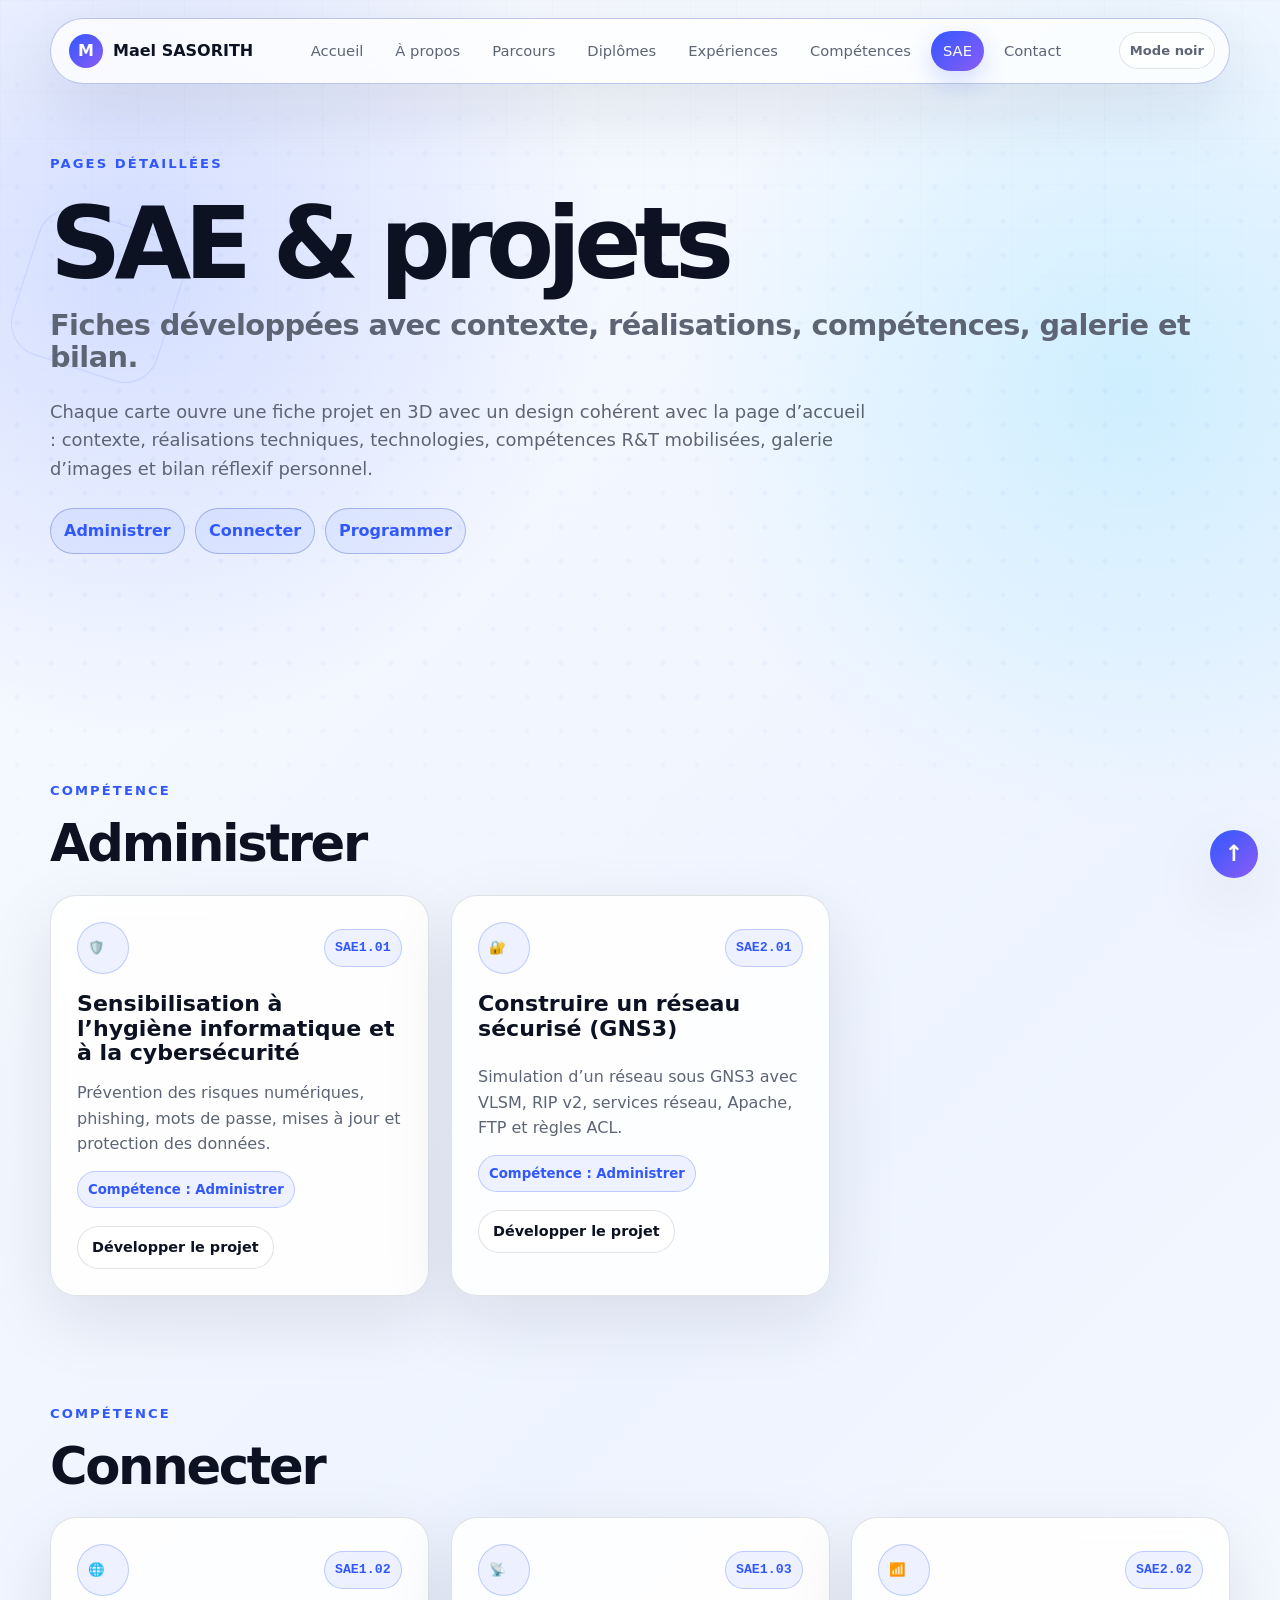
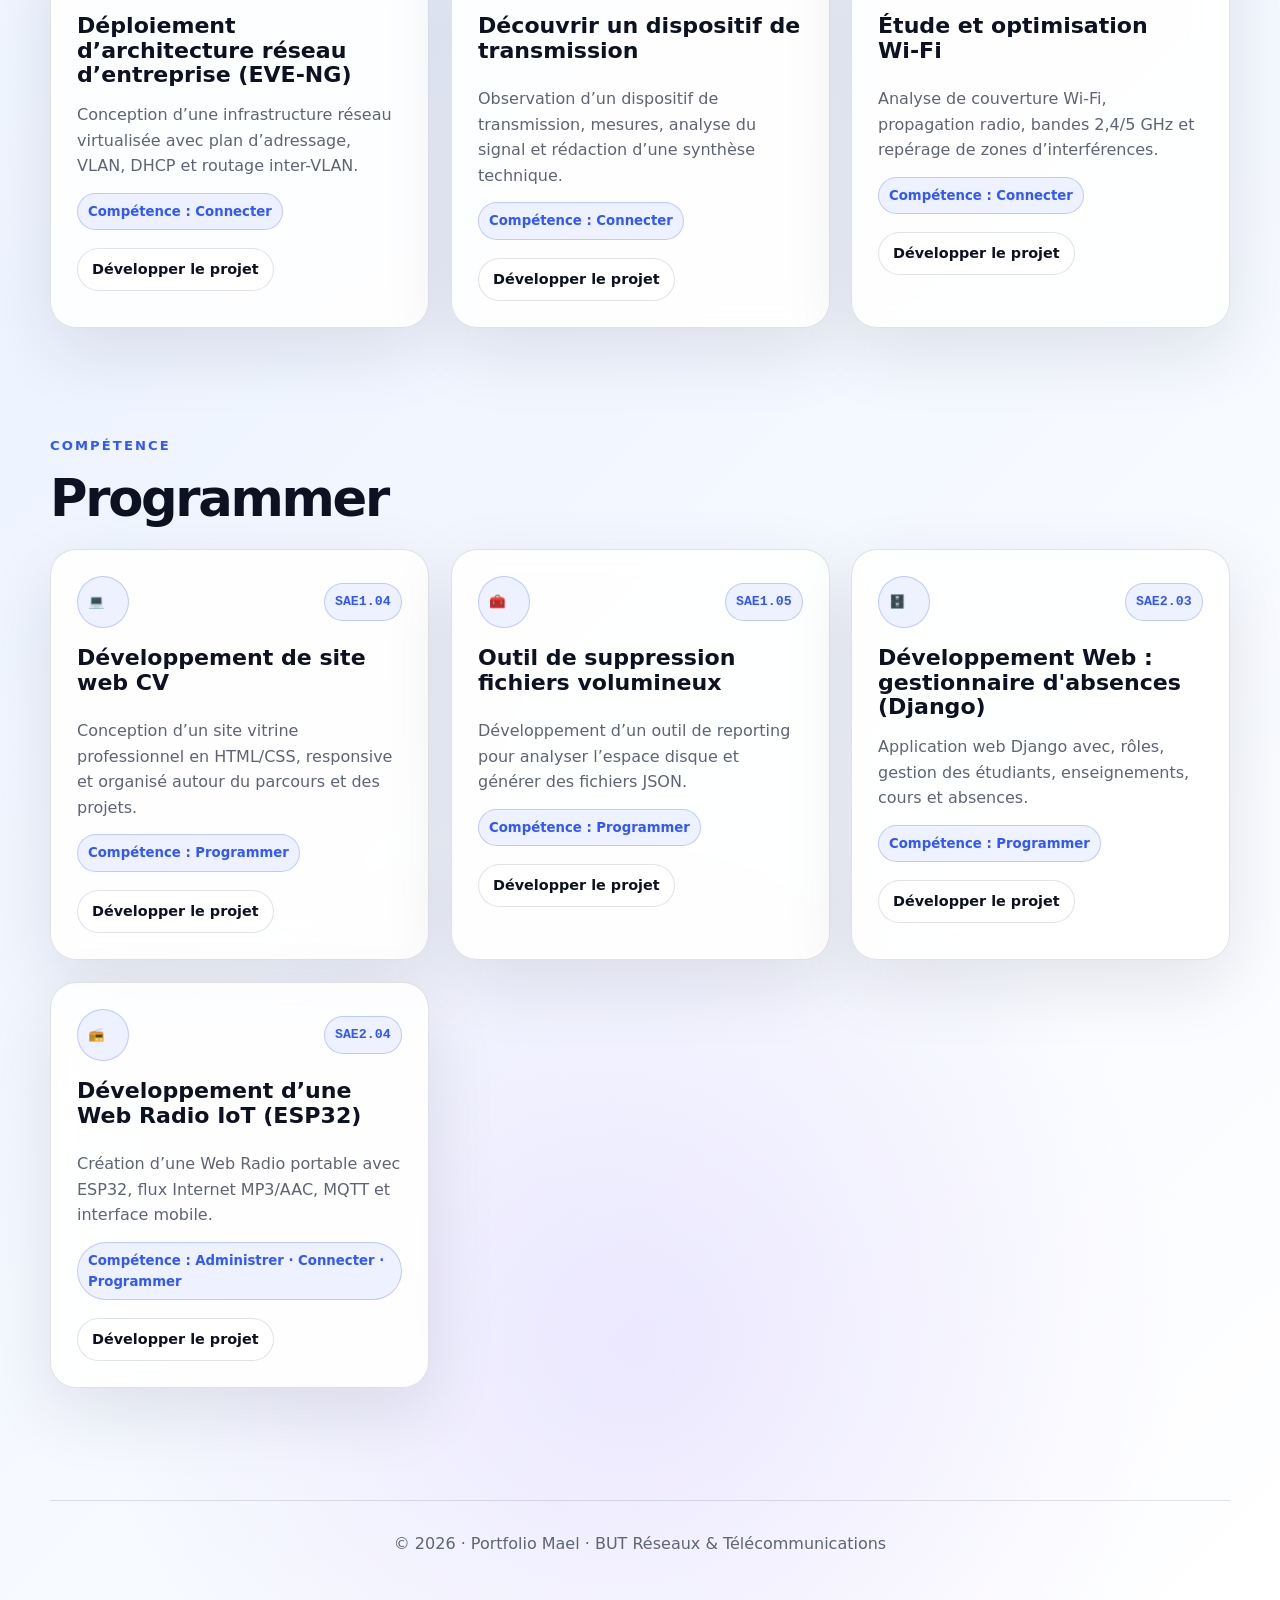
==== projets.html @ 529d4e62 "Add files via upload" ====
<!DOCTYPE html>
<html lang="fr">
<head>
  <meta charset="UTF-8" />
  <meta name="viewport" content="width=device-width, initial-scale=1.0" />
  <title>Projets SAE | Portfolio Mael</title>
  <meta name="description" content="Pages détaillées des SAE et projets de Mael avec galeries, compétences et bilans réflexifs." />
  <meta name="author" content="Mael SASORITH" />
  <meta name="theme-color" content="#3158ff" />
  <meta property="og:type" content="website" />
  <meta property="og:locale" content="fr_FR" />
  <meta property="og:site_name" content="Portfolio Mael SASORITH" />
  <meta property="og:title" content="Projets SAE | Portfolio Mael" />
  <meta property="og:description" content="Pages détaillées des SAE et projets de Mael avec galeries, compétences et bilans réflexifs." />
  <link rel="stylesheet" href="style.css" />
</head>
<body id="top">
  <input type="checkbox" id="theme-toggle" />
  <input type="checkbox" id="nav-toggle" />
  <a href="#contenu" class="skip-link">Aller au contenu principal</a>
  <div class="portfolio-loader" aria-hidden="true">
    <div class="loader-card">
      <div class="loader-logo">M</div>
      <p>Chargement du portfolio</p>
      <div class="loader-bar"><span></span></div>
    </div>
  </div>

  <header class="navbar">
    <a href="index.html#top" class="logo" aria-label="Retour à l'accueil"><span>M</span> Mael SASORITH</a>

    <label for="nav-toggle" class="nav-button" aria-label="Ouvrir ou fermer le menu" role="button" tabindex="0">
      <span></span><span></span><span></span>
    </label>

    <nav class="menu" aria-label="Navigation principale">
      <a href="index.html#accueil">Accueil</a>
      <a href="index.html#apropos">À propos</a>
      <a href="parcours.html">Parcours</a>
      <a href="diplomes.html">Diplômes</a>
      <a href="experiences.html">Expériences</a>
      <a href="index.html#competences">Compétences</a>
      <a href="projets.html" class="menu-page" aria-current="page">SAE</a>
      <a href="index.html#contact">Contact</a>
    </nav>
    <div class="top-actions">
      <label for="theme-toggle" class="theme-button">
        <span class="light-label">Mode noir</span>
        <span class="dark-label">Mode blanc</span>
      </label>
    </div>
  </header>

  <main id="contenu">
    <section class="section page-hero">
      <div class="hero-content reveal">
        <p class="eyebrow">Pages détaillées</p>
        <h1>SAE & projets <span>Fiches développées avec contexte, réalisations, compétences, galerie et bilan.</span></h1>
        <p class="hero-text">Chaque carte ouvre une fiche projet en 3D avec un design cohérent avec la page d’accueil : contexte, réalisations techniques, technologies, compétences R&T mobilisées, galerie d’images et bilan réflexif personnel.</p>
        <div class="page-nav-mini">
          <a href="#administrer">Administrer</a><a href="#connecter">Connecter</a><a href="#programmer">Programmer</a>
        </div>
      </div>
    </section>

    <section id="liste-projets" class="section page-section-gap project-catalog">
      <section id="administrer" class="project-family">
        <div class="section-title compact-title">
          <p class="eyebrow">Compétence</p>
          <h2>Administrer</h2>
        </div>
        <div class="cards project-cards">
        <article class="card project-card project-case-card reveal">
          <div class="case-card-top"><span class="case-card-icon">🛡️</span><span class="case-code">SAE1.01</span></div>
          <h3>Sensibilisation à l’hygiène informatique et à la cybersécurité</h3>
          <p>Prévention des risques numériques, phishing, mots de passe, mises à jour et protection des données.</p>
          <span>Compétence : Administrer</span>
          <a href="#sae101" class="btn btn-small">Développer le projet</a>
        </article>
        <article class="card project-card project-case-card reveal">
          <div class="case-card-top"><span class="case-card-icon">🔐</span><span class="case-code">SAE2.01</span></div>
          <h3>Construire un réseau sécurisé (GNS3)</h3>
          <p>Simulation d’un réseau sous GNS3 avec VLSM, RIP v2, services réseau, Apache, FTP et règles ACL.</p>
          <span>Compétence : Administrer</span>
          <a href="#sae201" class="btn btn-small">Développer le projet</a>
        </article>
        </div>
      </section>
      <section id="connecter" class="project-family">
        <div class="section-title compact-title">
          <p class="eyebrow">Compétence</p>
          <h2>Connecter</h2>
        </div>
        <div class="cards project-cards">
        <article class="card project-card project-case-card reveal">
          <div class="case-card-top"><span class="case-card-icon">🌐</span><span class="case-code">SAE1.02</span></div>
          <h3>Déploiement d’architecture réseau d’entreprise (EVE-NG)</h3>
          <p>Conception d’une infrastructure réseau virtualisée avec plan d’adressage, VLAN, DHCP et routage inter-VLAN.</p>
          <span>Compétence : Connecter</span>
          <a href="#sae102" class="btn btn-small">Développer le projet</a>
        </article>
        <article class="card project-card project-case-card reveal">
          <div class="case-card-top"><span class="case-card-icon">📡</span><span class="case-code">SAE1.03</span></div>
          <h3>Découvrir un dispositif de transmission</h3>
          <p>Observation d’un dispositif de transmission, mesures, analyse du signal et rédaction d’une synthèse technique.</p>
          <span>Compétence : Connecter</span>
          <a href="#sae103" class="btn btn-small">Développer le projet</a>
        </article>
        <article class="card project-card project-case-card reveal">
          <div class="case-card-top"><span class="case-card-icon">📶</span><span class="case-code">SAE2.02</span></div>
          <h3>Étude et optimisation Wi‑Fi</h3>
          <p>Analyse de couverture Wi‑Fi, propagation radio, bandes 2,4/5 GHz et repérage de zones d’interférences.</p>
          <span>Compétence : Connecter</span>
          <a href="#sae202" class="btn btn-small">Développer le projet</a>
        </article>
        </div>
      </section>
      <section id="programmer" class="project-family">
        <div class="section-title compact-title">
          <p class="eyebrow">Compétence</p>
          <h2>Programmer</h2>
        </div>
        <div class="cards project-cards">
        <article class="card project-card project-case-card reveal">
          <div class="case-card-top"><span class="case-card-icon">💻</span><span class="case-code">SAE1.04</span></div>
          <h3>Développement de site web CV</h3>
          <p>Conception d’un site vitrine professionnel en HTML/CSS, responsive et organisé autour du parcours et des projets.</p>
          <span>Compétence : Programmer</span>
          <a href="#sae104" class="btn btn-small">Développer le projet</a>
        </article>
        <article class="card project-card project-case-card reveal">
          <div class="case-card-top"><span class="case-card-icon">🧰</span><span class="case-code">SAE1.05</span></div>
          <h3>Outil de suppression fichiers volumineux</h3>
          <p>Développement d’un outil de reporting pour analyser l’espace disque et générer des fichiers JSON.</p>
          <span>Compétence : Programmer</span>
          <a href="#sae105" class="btn btn-small">Développer le projet</a>
        </article>
        <article class="card project-card project-case-card reveal">
          <div class="case-card-top"><span class="case-card-icon">🗄️</span><span class="case-code">SAE2.03</span></div>
          <h3>Développement Web : gestionnaire d'absences (Django)</h3>
          <p>Application web Django avec, rôles, gestion des étudiants, enseignements, cours et absences.</p>
          <span>Compétence : Programmer</span>
          <a href="#sae203" class="btn btn-small">Développer le projet</a>
        </article>
        <article class="card project-card project-case-card reveal">
          <div class="case-card-top"><span class="case-card-icon">📻</span><span class="case-code">SAE2.04</span></div>
          <h3>Développement d’une Web Radio IoT (ESP32)</h3>
          <p>Création d’une Web Radio portable avec ESP32, flux Internet MP3/AAC, MQTT et interface mobile.</p>
          <span>Compétence : Administrer · Connecter · Programmer</span>
          <a href="#sae204" class="btn btn-small">Développer le projet</a>
        </article>
        </div>
      </section>
    </section>

    <aside id="sae101" class="project-modal case-modal" aria-labelledby="title-sae101">
      <a href="#liste-projets" class="modal-backdrop" aria-label="Fermer le projet"></a>
      <article class="modal-panel case-panel">
        <header class="modal-header case-header">
          <div class="modal-icon">🛡️</div>
          <div>
            <h2 id="title-sae101">Sensibilisation à l’hygiène informatique et à la cybersécurité</h2>
            <p>2025/2026 · Individuel · S1 · SAE1.01</p>
          </div>
          <a href="#liste-projets" class="modal-close" aria-label="Fermer">×</a>
        </header>
        <div class="modal-body case-body">
          <section class="modal-section">
            <h3>🧠 Contexte</h3>
            <p>Projet de sensibilisation aux risques numériques et aux bonnes pratiques de sécurité. L’objectif est de rendre des notions techniques compréhensibles pour un public non spécialiste.</p>
          </section>
          <section class="modal-section">
            <h3>🛠 Réalisations techniques</h3>
            <p>Analyse de situations à risque, création d’un support clair, synthèse sur les mots de passe, le phishing, les mises à jour, la sauvegarde, la confidentialité et les comportements utilisateurs.</p>
          </section>
          <section class="modal-section">
            <h3>⚙ Technologies</h3>
            <div class="tags">
              <span>Cybersécurité</span>
              <span>Phishing</span>
              <span>Mots de passe</span>
              <span>RGPD</span>
              <span>Documentation</span>
            </div>
          </section>
          <section class="modal-section">
            <h3>🎓 Compétences R&T mobilisées</h3>
            <ul>
              <li>AC11.01 — Maîtriser les lois fondamentales de l’électricité afin d’intervenir sur des équipements réseaux et télécoms.</li>
              <li>AC11.03 — Configurer les fonctions de base du réseau local.</li>
              <li>AC13.06 — S’intégrer dans un environnement propice au développement et au travail collaboratif.</li>
            </ul>
          </section>
          <section class="modal-section">
            <h3>💡 Bilan réflexif personnel</h3>
            <p>“Ce projet m’a appris à vulgariser les bons réflexes de sécurité et à structurer un message clair. J’ai compris que la cybersécurité dépend autant des usages que des outils techniques.”</p>
          </section>
        </div>
      </article>
    </aside>
    <aside id="sae102" class="project-modal case-modal" aria-labelledby="title-sae102">
      <a href="#liste-projets" class="modal-backdrop" aria-label="Fermer le projet"></a>
      <article class="modal-panel case-panel">
        <header class="modal-header case-header">
          <div class="modal-icon">🌐</div>
          <div>
            <h2 id="title-sae102">Déploiement d’architecture réseau d’entreprise (EVE-NG)</h2>
            <p>Individuel · S1 · SAE1.02</p>
          </div>
          <a href="#liste-projets" class="modal-close" aria-label="Fermer">×</a>
        </header>
        <div class="modal-body case-body">
          <section class="modal-section">
            <h3>🧠 Contexte</h3>
            <p>Ce projet avait pour objectif de concevoir une infrastructure réseau d’entreprise complète à l’aide du simulateur EVE-NG. Il m’a permis de mettre en pratique les bases essentielles d’un réseau professionnel, notamment l’organisation de l’architecture, la segmentation logique du réseau et la gestion de l’attribution des adresses IP.</p>
          </section>
          <section class="modal-section">
            <h3>🛠 Réalisations techniques</h3>
            <p>J’ai conçu une architecture réseau virtualisée en élaborant un plan d’adressage adapté aux besoins de l’infrastructure. Le trafic a été segmenté à l’aide de VLAN afin de séparer les différents services de manière claire et sécurisée. J’ai également configuré le protocole VTP, mis en place le routage inter-VLAN et déployé des services réseau essentiels comme le DHCP. Enfin, les équipements actifs ont été configurés et vérifiés afin d’assurer le bon fonctionnement global de l’infrastructure.</p>
          </section>
          <section class="modal-section">
            <h3>⚙ Technologies</h3>
            <div class="tags">
              <span>EVE-NG</span>
              <span>VLAN</span>
              <span>VTP</span>
              <span>DHCP</span>
              <span>Routage inter-VLAN</span>
              <span>Cisco</span>
            </div>
          </section>
          <section class="modal-section">
            <h3>🎓 Compétences R&T mobilisées</h3>
            <ul>
              <li>AC11.02 — Comprendre l’architecture et les fondements des systèmes numériques, des communications et de l’Internet.</li>
              <li>AC11.03 — Configurer les fonctions de base du réseau local.</li>
              <li>AC11.04 — Maîtriser les rôles et principes fondamentaux des systèmes d’exploitation afin d’interagir avec ceux-ci pour la configuration et l’administration des réseaux.</li>
            </ul>
          </section>
          <section class="modal-section">
            <h3>🖼 Galerie</h3>
            <div class="case-gallery">
              <figure class="case-shot">
                <img src="assets/projets/sae102-eve-ng.png" alt="Capture du projet sae102 numéro 1" loading="lazy" />
              </figure>
            </div>
          </section>
          <section class="modal-section">
            <h3>💡 Bilan réflexif personnel</h3>
            <p>“Ce projet m’a permis de comprendre qu’un plan d’adressage clair et bien structuré est indispensable avant de commencer la configuration d’un réseau. J’ai également rencontré des difficultés avec le protocole VTP, ce qui m’a appris à mieux diagnostiquer ce type d’erreur. Depuis cette expérience, je prends davantage le temps de documenter mes configurations afin de travailler de manière plus organisée et plus efficace.”</p>
          </section>
        </div>
      </article>
    </aside>
    <aside id="sae103" class="project-modal case-modal" aria-labelledby="title-sae103">
      <a href="#liste-projets" class="modal-backdrop" aria-label="Fermer le projet"></a>
      <article class="modal-panel case-panel">
        <header class="modal-header case-header">
          <div class="modal-icon">📡</div>
          <div>
            <h2 id="title-sae103">Découvrir un dispositif de transmission</h2>
            <p>Binôme · S1 · SAE1.03</p>
          </div>
          <a href="#liste-projets" class="modal-close" aria-label="Fermer">×</a>
        </header>
        <div class="modal-body case-body">
          <section class="modal-section">
            <h3>🧠 Contexte</h3>
            <p>Découverte pratique d’un dispositif permettant de transmettre une information. L’objectif est de relier les notions de cours avec l’observation et les mesures effectuées sur un système réel.</p>
          </section>
          <section class="modal-section">
            <h3>🛠 Réalisations techniques</h3>
            <p>Observation du montage, relevés de mesures, analyse du principe de transmission, comparaison des résultats et rédaction d’une synthèse expliquant le fonctionnement du dispositif.</p>
          </section>
          <section class="modal-section">
            <h3>⚙ Technologies</h3>
            <div class="tags">
              <span>Transmission</span>
              <span>Signal</span>
              <span>Mesures</span>
              <span>Analyse</span>
              <span>Synthèse technique</span>
            </div>
          </section>
          <section class="modal-section">
            <h3>🎓 Compétences R&T mobilisées</h3>
            <ul>
              <li>AC12.01 — Mesurer, analyser et commenter les signaux.</li>
              <li>AC12.03 — Déployer des supports de transmission.</li>
              <li>AC13.02 — Lire, exécuter, corriger et modifier un programme.</li>
            </ul>
          </section>
          <section class="modal-section">
            <h3>💡 Bilan réflexif personnel</h3>
            <p>“Ce travail m’a permis de mieux comprendre le lien entre la théorie, les mesures et le comportement réel d’un dispositif. J’ai appris à être plus précis dans mes observations et dans la rédaction technique.”</p>
          </section>
        </div>
      </article>
    </aside>
    <aside id="sae104" class="project-modal case-modal" aria-labelledby="title-sae104">
      <a href="#liste-projets" class="modal-backdrop" aria-label="Fermer le projet"></a>
      <article class="modal-panel case-panel">
        <header class="modal-header case-header">
          <div class="modal-icon">💻</div>
          <div>
            <h2 id="title-sae104">Développement de site web CV</h2>
            <p>Individuel · 11 h · S1/S2 · SAE1.04</p>
          </div>
          <a href="#liste-projets" class="modal-close" aria-label="Fermer">×</a>
        </header>
        <div class="modal-body case-body">
          <section class="modal-section">
            <h3>🧠 Contexte</h3>
            <p>Conception d’une vitrine numérique professionnelle pour mettre en valeur mon parcours. L’objectif principal était de maîtriser de bout en bout le processus de création.</p>
          </section>
          <section class="modal-section">
            <h3>🛠 Réalisations techniques</h3>
            <p>Conception de l’architecture, maquettage et codage d’un site web personnel faisant office de CV en ligne. Utilisation des standards HTML5 et CSS3, structuration sémantique et adaptation responsive pour ordinateur et mobile.</p>
          </section>
          <section class="modal-section">
            <h3>⚙ Technologies</h3>
            <div class="tags">
              <span>HTML</span>
              <span>CSS</span>
            </div>
          </section>
          <section class="modal-section">
            <h3>🎓 Compétences R&T mobilisées</h3>
            <ul>
              <li>AC13.04 — Connaître l’architecture et les technologies d’un site Web.</li>
              <li>AC13.01 — Utiliser un système informatique et ses outils.</li>
              <li>AC13.02 — Lire, exécuter, corriger et modifier un programme.</li>
              <li>AC13.05 — Choisir les mécanismes de gestion de données adaptés au développement de l’outil et argumenter ses choix.</li>
            </ul>
          </section>
          <section class="modal-section">
            <h3>💡 Bilan réflexif personnel</h3>
            <p>“Développer ce site de zéro m’a permis de comprendre que la qualité du code HTML/CSS n’est qu’une partie du travail. Le design, l’expérience utilisateur et l’organisation du contenu sont aussi essentiels.”</p>
          </section>
          <section class="modal-section case-actions">
              <a href="https://github.com/MaelS06" class="case-link" target="_blank" rel="noopener noreferrer">GitHub</a>
          </section>
        </div>
      </article>
    </aside>
    <aside id="sae105" class="project-modal case-modal" aria-labelledby="title-sae105">
      <a href="#liste-projets" class="modal-backdrop" aria-label="Fermer le projet"></a>
      <article class="modal-panel case-panel">
        <header class="modal-header case-header">
          <div class="modal-icon">🧰</div>
          <div>
            <h2 id="title-sae105">Outil de suppression fichiers volumineux</h2>
            <p>Binôme · 14 h · S1 · SAE1.05</p>
          </div>
          <a href="#liste-projets" class="modal-close" aria-label="Fermer">×</a>
        </header>
        <div class="modal-body case-body">
          <section class="modal-section">
            <h3>🧠 Contexte</h3>
            <p>Ce projet consistait à développer un outil de reporting destiné aux administrateurs système, permettant d’identifier rapidement les fichiers volumineux présents sur un disque dur. L’objectif était de faciliter la libération d’espace de stockage de manière ciblée, efficace et sécurisée.</p>
          </section>
          <section class="modal-section">
            <h3>🛠 Réalisations techniques</h3>
            <p> J’ai développé un outil de reporting multiplateforme complet. Le backend a été conçu en Python avec l’utilisation de pathlib pour parcourir les arborescences de fichiers et générer des rapports au format JSON. J’ai également créé une interface graphique ergonomique avec PyQt5, puis intégré des scripts PowerShell afin d’automatiser certaines actions de nettoyage ciblé.</p>
          </section>
          <section class="modal-section">
            <h3>⚙ Technologies</h3>
            <div class="tags">
              <span>Python</span>
              <span>PowerShell</span>
              <span>JSON</span>
              <span>Pathlib</span>
            </div>
          </section>
          <section class="modal-section">
            <h3>🎓 Compétences R&T mobilisées</h3>
            <ul>
              <li>AC13.01 — Utiliser un système informatique et ses outils.</li>
              <li>AC13.02 — Lire, exécuter, corriger et modifier un programme.</li>
              <li>AC13.03 — Traduire un algorithme dans un langage et pour un environnement donné.</li>
              <li>AC13.06 — S’intégrer dans un environnement propice au développement et au travail collaboratif.</li>
            </ul>
          </section>
          <section class="modal-section">
            <h3>💡 Bilan réflexif personnel</h3>
            <p>“Le travail en binôme sur ce projet m’a appris l’importance de la coordination lors de l’intégration de différentes briques : Python, interface graphique et scripts système. J’ai aussi pris conscience des enjeux de compatibilité entre les chemins de fichiers selon les systèmes.”</p>
          </section>
          <section class="modal-section case-actions">
              <a href="https://github.com/MaelS06" class="case-link" target="_blank" rel="noopener noreferrer">GitHub</a>
              <a href="https://www.linkedin.com/in/mael-sasorith-671611389/" class="case-link" target="_blank" rel="noopener noreferrer">LinkedIn</a>
          </section>
        </div>
      </article>
    </aside>
    <aside id="sae201" class="project-modal case-modal" aria-labelledby="title-sae201">
      <a href="#liste-projets" class="modal-backdrop" aria-label="Fermer le projet"></a>
      <article class="modal-panel case-panel">
        <header class="modal-header case-header">
          <div class="modal-icon">🔐</div>
          <div>
            <h2 id="title-sae201">Construire un réseau sécurisé (GNS3)</h2>
            <p>Individuel · 14 h · S2 · SAE21</p>
          </div>
          <a href="#liste-projets" class="modal-close" aria-label="Fermer">×</a>
        </header>
        <div class="modal-body case-body">
          <section class="modal-section">
            <h3>🧠 Contexte</h3>
            <p>Après une première approche des fondamentaux sur EVE-NG, ce projet vise à approfondir la gestion d’infrastructures en intégrant un plan d’adressage complexe, des services serveurs et des règles strictes de cybersécurité.</p>
          </section>
          <section class="modal-section">
            <h3>🛠 Réalisations techniques</h3>
            <p>Simulation d’un réseau sous GNS3, création d’un plan d’adressage IP à masques variables, configuration du routage dynamique RIP v2, mise en place d’équilibrage de charge via spanning-tree, gestion du routage inter-VLAN centralisé, déploiement de services DHCP, FTP et Apache Web, puis sécurisation par port-security et ACL.</p>
          </section>
          <section class="modal-section">
            <h3>⚙ Technologies</h3>
            <div class="tags">
              <span>GNS3</span>
              <span>VLSM</span>
              <span>RIP v2</span>
              <span>ACL</span>
              <span>Port-security</span>
              <span>Apache</span>
              <span>FTP</span>
            </div>
          </section>
          <section class="modal-section">
            <h3>🎓 Compétences R&T mobilisées</h3>
            <ul>
              <li>AC11.03 — Configurer les fonctions de base du réseau local.</li>
              <li>AC11.04 — Maîtriser les rôles et principes fondamentaux des systèmes d’exploitation afin d’interagir avec ceux-ci pour la configuration et l’administration des réseaux.</li>
              <li>AC13.01 — Utiliser un système informatique et ses outils.</li>
            </ul>
          </section>
          <section class="modal-section">
            <h3>🖼 Galerie</h3>
            <div class="case-gallery">
              <figure class="case-shot">
                <img src="assets/projets/sae201-gns3.png" alt="Capture du projet sae201 numéro 1" loading="lazy" />
              </figure>
            </div>
          </section>
          <section class="modal-section">
            <h3>💡 Bilan réflexif personnel</h3>
            <p>“Ce projet m’a permis d’aller plus loin que mes premières infrastructures. J’ai saisi l’importance de la segmentation par VLSM pour optimiser les ressources IP et j’ai mieux compris l’intérêt des ACL et du port-security dans la sécurité périmétrique.”</p>
          </section>
        </div>
      </article>
    </aside>
    <aside id="sae202" class="project-modal case-modal" aria-labelledby="title-sae202">
      <a href="#liste-projets" class="modal-backdrop" aria-label="Fermer le projet"></a>
      <article class="modal-panel case-panel">
        <header class="modal-header case-header">
          <div class="modal-icon">📶</div>
          <div>
            <h2 id="title-sae202">Découvrir un dispositif de transmission</h2>
            <p>Groupe de 4 · 17,5 h · S1 · SAE1.03</p>
          </div>
          <a href="#liste-projets" class="modal-close" aria-label="Fermer">×</a>
        </header>
        <div class="modal-body case-body">
          <section class="modal-section">
            <h3>🧠 Contexte</h3>
            <p>Étude complète d’une infrastructure sans fil existante et optimisation de son déploiement physique et logique, de la pose de câbles jusqu’à l’analyse avancée des signaux radio.</p>
          </section>
          <section class="modal-section">
            <h3>🛠 Réalisations techniques</h3>
            <p>Analyse de la propagation des signaux sur les bandes 2,4 GHz et 5 GHz en environnement Cisco, modélisation de la couverture via des cartes de chaleur, repérage des zones blanches et des interférences, puis installation physique comprenant tirage de câbles RJ45, sertissage et montage de noyaux réseau.</p>
          </section>
          <section class="modal-section">
            <h3>⚙ Technologies</h3>
            <div class="tags">
              <span>Wi‑Fi Cisco</span>
              <span>2,4 GHz / 5 GHz</span>
              <span>Heatmaps</span>
              <span>Câblage RJ45</span>
              <span>Analyseur de spectre</span>
            </div>
          </section>
          <section class="modal-section">
            <h3>🎓 Compétences R&T mobilisées</h3>
            <ul>
              <li>AC12.01 — Mesurer, analyser et commenter les signaux.</li>
              <li>AC12.03 — Déployer des supports de transmission.</li>
              <li>AC11.01 — Maîtriser les lois fondamentales de l’électricité afin d’intervenir sur des équipements réseaux et télécoms.</li>
            </ul>
          </section>
          <section class="modal-section">
            <h3>🖼 Galerie</h3>
            <div class="case-gallery">
              <figure class="case-shot">
                <img src="assets/projets/sae-heat.png" alt="Capture du projet sae202 numéro 1" loading="lazy" />
              </figure>
            </div>
          </section>
          <section class="modal-section">
            <h3>💡 Bilan réflexif personnel</h3>
            <p>“Ce projet m’a confronté à la réalité physique des réseaux, où la modélisation théorique se heurte aux contraintes architecturales. Travailler à quatre m’a appris à mieux répartir l’effort entre déploiement manuel et analyse logicielle.”</p>
          </section>
        </div>
      </article>
    </aside>

    <aside id="sae203" class="project-modal case-modal" aria-labelledby="title-sae203">
      <a href="#liste-projets" class="modal-backdrop" aria-label="Fermer le projet"></a>

      <article class="modal-panel case-panel">
        <header class="modal-header case-header">
          <div class="modal-icon">🗄️</div>
          <div>
            <h2 id="title-sae203">Développement web : gestionnaire d'absences avec Django</h2>
            <p>Groupe · 26 h · Semestre 2 · SAE2.03</p>
          </div>
          <a href="#liste-projets" class="modal-close" aria-label="Fermer">×</a>
        </header>

        <div class="modal-body case-body">

          <section class="modal-section">
            <h3>🧠 Contexte du projet</h3>
            <p>
              Dans le cadre de cette SAÉ, nous devions concevoir et développer une application web permettant
              de gérer les absences d’étudiants. L’objectif était de créer une solution complète, capable de
              stocker des données dans une base MySQL, de les afficher dans une interface web et de permettre
              leur consultation ou leur modification selon le profil de l’utilisateur.
            </p>
            <p>
              Ce projet nous a placés dans une situation proche d’un développement professionnel : analyse du
              besoin, modélisation de la base de données, développement avec Django, création des interfaces,
              organisation du travail en groupe et suivi de l’avancement avec des outils collaboratifs.
            </p>
          </section>

          <section class="modal-section">
            <h3>🛠 Tâches réalisées personnellement</h3>
            <p>
              Dans ce projet, j’ai principalement travaillé sur la partie base de données et sur l’organisation du travail.
              J’ai d’abord réalisé le schéma relationnel de la base de données afin de structurer les différentes informations
              nécessaires au fonctionnement du gestionnaire d’absences.
            </p>

            <ul>
              <li>Création du schéma relationnel de la base de données.</li>
              <li>Réalisation du diagramme de Gantt pour organiser et planifier les étapes du projet.</li>
              <li>Mise en place de la machine virtuelle destinée à héberger la base de données.</li>
              <li>Installation et configuration de MySQL / MariaDB sur l’environnement de travail.</li>
              <li>Création des tables dans la base de données.</li>
              <li>Ajout de données de test, notamment un utilisateur administrateur.</li>
              <li>Configuration de la connexion entre l’application Django et la base de données.</li>
              <li>Exportation du fichier de base de données afin de conserver et partager la structure du projet.</li>
              <li>Participation à la préparation de la présentation orale de la SAÉ et du support PowerPoint.</li>
            </ul>

            <p>
              Ces tâches m’ont permis de mieux comprendre le rôle central de la base de données dans une application web.
              J’ai également progressé dans la mise en place d’un environnement de développement complet, reliant une machine
              virtuelle, un serveur de base de données et une application Django.
            </p>
          </section>


          <section class="modal-section">
            <h3>🎓 Compétences R&T mobilisées et acquises</h3>
            <ul>
              <li>
                <strong>AC13.04 — Connaître l’architecture et les technologies d’un site web :</strong>
                ce projet m’a permis de mieux comprendre le fonctionnement d’une application web dynamique,
                avec une séparation entre les vues, les modèles, les templates et la base de données.
              </li>
              <li>
                <strong>AC13.05 — Choisir les mécanismes de gestion de données adaptés :</strong>
                la création du schéma relationnel MySQL m’a aidé à comprendre l’importance d’une base de
                données bien structurée pour gérer correctement les absences, les utilisateurs et les rôles.
              </li>
              <li>
                <strong>AC13.06 — S’intégrer dans un environnement de développement collaboratif :</strong>
                l’utilisation de GitHub et d’outils de planification m’a permis de mieux organiser mon travail,
                de suivre l’avancement du projet et de collaborer plus efficacement avec les autres membres du groupe.
              </li>
              <li>
                <strong>AC13.02 — Lire, exécuter, corriger et modifier un programme :</strong>
                le développement avec Django m’a demandé de comprendre le code existant, de corriger certaines erreurs
                et d’adapter les fonctionnalités aux besoins du projet.
              </li>
            </ul>
          </section>

          <section class="modal-section">
            <h3>🖼 Éléments de preuve</h3>
            <p>
              Les captures ci-dessous montrent les différentes étapes du projet : la planification, la modélisation
              de la base de données, l’application développée et le rapport de projet. Elles permettent de justifier
              le travail réalisé et les compétences acquises pendant la SAÉ.
            </p>

            <div class="case-gallery">
              <figure class="case-shot">
                <img src="assets/projets/sae-db-gantt.png" alt="Diagramme de Gantt du projet gestionnaire d'absences" loading="lazy" />
                <figcaption>Planification du projet et répartition du travail dans le temps.</figcaption>
              </figure>

              <figure class="case-shot">
                <img src="assets/projets/sae-db-rela.png" alt="Schéma relationnel de la base de données MySQL" loading="lazy" />
                <figcaption>Modélisation du schéma relationnel de la base de données.</figcaption>
              </figure>

              <figure class="case-shot">
                <img src="assets/projets/sae-db.png" alt="Capture de l'application web de gestion des absences" loading="lazy" />
                <figcaption>Interface ou résultat technique obtenu pendant le développement.</figcaption>
              </figure>
              
              <figure class="case-shot">
                <img src="assets/projets/sae-db-table.png" alt="Extrait du rapport de projet SAE2.03" loading="lazy" />
                <figcaption>Interface ou résultat technique obtenu pendant le développement.</figcaption>
              </figure>

              <figure class="case-shot">
                <img src="assets/projets/sae-db-table2.png" alt="Extrait du rapport de projet SAE2.03" loading="lazy" />
                <figcaption>Interface ou résultat technique obtenu pendant le développement.</figcaption>
              </figure>
              
              <figure class="case-shot">
                <img src="assets/projets/sae-db-table3.png" alt="Extrait du rapport de projet SAE2.03" loading="lazy" />
                <figcaption>Interface ou résultat technique obtenu pendant le développement.</figcaption>
              </figure>

              <figure class="case-shot">
                <img src="assets/projets/sae-db-rapport.png" alt="Extrait du rapport de projet SAE2.03" loading="lazy" />
                <figcaption>Extrait du rapport permettant de documenter la démarche suivie.</figcaption>
              </figure>
            </div>
          </section>

          <section class="modal-section">
            <h3>💡 Bilan réflexif personnel</h3>
            <p>
              Ce projet m’a permis de comprendre plus concrètement le lien entre une base de données, un backend
              et une interface web. J’ai notamment pris conscience de l’importance d’un schéma relationnel clair :
              si les données sont mal organisées au départ, le développement des fonctionnalités devient plus complexe.
            </p>
            <p>
              En travaillant sur l’interface et sur l’organisation du projet, j’ai aussi progressé dans ma capacité
              à rendre une application plus lisible et plus simple à utiliser. Le travail en groupe m’a montré
              l’importance de bien communiquer, de répartir les tâches et de documenter les choix techniques pour
              avancer efficacement.
            </p>
          </section>

          <section class="modal-section">
            <h3>🇬🇧 Short English summary</h3>
            <p lang="en">
              This project consisted in developing a web application to manage student absences using Django and
              a MySQL database. I contributed to the application architecture, database modeling, interface design
              and collaborative project organization. This SAE helped me improve my understanding of dynamic web
              development, data management and teamwork with GitHub.
            </p>
          </section>

        </div>
      </article>
    </aside>

    <aside id="sae204" class="project-modal case-modal" aria-labelledby="title-sae204">
      <a href="#liste-projets" class="modal-backdrop" aria-label="Fermer le projet"></a>
      <article class="modal-panel case-panel">
        <header class="modal-header case-header">
          <div class="modal-icon">📻</div>
          <div>
            <h2 id="title-sae204">Développement d’une Web Radio IoT (ESP32)</h2>
            <p>Binôme · 19 h · S2 · SAE2.04</p>
          </div>
          <a href="#liste-projets" class="modal-close" aria-label="Fermer">×</a>
        </header>
        <div class="modal-body case-body">
          <section class="modal-section">
            <h3>🧠 Contexte</h3>
            <p>Ce projet consistait à créer une Web Radio portable capable de lire et diffuser des flux audio provenant d’Internet en stéréo. L’objectif était de relier différents composants matériels tout en développant une interface logicielle permettant de contrôler l’appareil à distance depuis un smartphone.</p>
          </section>
          <section class="modal-section">
            <h3>🛠 Réalisations techniques</h3>
            <p>J’ai assemblé le système autour d’un microcontrôleur ESP32 et d’un module de décodage audio VS1053. Le projet a nécessité une programmation en C/C++ avec Arduino IDE, la mise en place de la connexion Wi-Fi pour recevoir les flux audio, ainsi que le développement de fonctions de traitement sonore. J’ai également créé une interface IoT utilisant MQTT afin de contrôler à distance plusieurs paramètres audio, comme le volume, les aigus, les basses et la spatialisation.</p>
          </section>
          <section class="modal-section">
            <h3>⚙ Technologies</h3>
            <div class="tags">
              <span>ESP32</span>
              <span>VS1053</span>
              <span>Arduino IDE</span>
              <span>Wi‑Fi</span>
              <span>IoT MQTT Panel</span>
            </div>
          </section>
          <section class="modal-section">
            <h3>🎓 Compétences R&T mobilisées</h3>
            <ul>
              <li>AC13.02 — Lire, exécuter, corriger et modifier un programme.</li>
              <li>AC13.03 — Traduire un algorithme dans un langage et pour un environnement donné.</li>
              <li>AC11.01 — Maîtriser les lois fondamentales de l’électricité afin d’intervenir sur des équipements réseaux et télécoms.</li>
            </ul>
          </section>
          <section class="modal-section">
            <h3>💡 Bilan réflexif personnel</h3>
            <p>“Ce projet m’a permis de relier concrètement plusieurs domaines : le développement logiciel, l’électronique embarquée et les réseaux sans fil. La mise en place du protocole MQTT a représenté un véritable défi, notamment pour assurer la synchronisation entre l’état réel de la Web Radio et les commandes envoyées depuis l’application mobile.”</p>
          </section>
          <section class="modal-section case-actions">
              <a href="#" class="case-link" target="_blank" rel="noopener noreferrer">GitHub</a>
          </section>
        </div>
      </article>
    </aside>
  </main>
  <a href="#top" class="back-top" aria-label="Retour en haut">↑</a>
  <footer class="footer">
    <p>© 2026 · Portfolio Mael · BUT Réseaux & Télécommunications</p>
  </footer>
</body>
</html>
---- style.css ----
/* =================================================
   Portfolio Mael — HTML/CSS uniquement
   Thème blanc par défaut + mode noir + modales projets
================================================= */

:root {
  --bg: #f7f8fc;
  --bg-soft: #ffffff;
  --bg-card: rgba(255, 255, 255, 0.88);
  --text: #0c1222;
  --muted: #5d6474;
  --primary: #2563eb;
  --primary-2: #06b6d4;
  --secondary: #7c3aed;
  --accent: #16a34a;
  --gold: #d9b85f;
  --border: rgba(15, 23, 42, 0.12);
  --shadow: 0 24px 70px rgba(15, 23, 42, 0.10);
  --shadow-strong: 0 30px 90px rgba(15, 23, 42, 0.18);
  --radius: 26px;
  --container: 1180px;
}

* {
  box-sizing: border-box;
  margin: 0;
  padding: 0;
}

html {
  scroll-behavior: smooth;
  scroll-padding-top: 120px;
}

body {
  min-height: 100vh;
  font-family: Inter, ui-sans-serif, system-ui, -apple-system, BlinkMacSystemFont, "Segoe UI", Arial, Helvetica, sans-serif;
  color: var(--text);
  background:
    radial-gradient(circle at top left, rgba(37, 99, 235, 0.13), transparent 34rem),
    radial-gradient(circle at top right, rgba(6, 182, 212, 0.13), transparent 32rem),
    linear-gradient(135deg, #f8fafc 0%, #eef2ff 48%, #ffffff 100%);
  line-height: 1.6;
}

body::before {
  content: "";
  position: fixed;
  inset: 0;
  z-index: -1;
  pointer-events: none;
  opacity: 0.28;
  background-image:
    linear-gradient(rgba(15, 23, 42, 0.05) 1px, transparent 1px),
    linear-gradient(90deg, rgba(15, 23, 42, 0.05) 1px, transparent 1px);
  background-size: 46px 46px;
  mask-image: linear-gradient(to bottom, black, transparent 82%);
}

a {
  color: inherit;
  text-decoration: none;
}

p {
  color: var(--muted);
}

ul {
  color: var(--muted);
}

/* Contrôles cachés */
#lang-fr,
#lang-en,
#theme-toggle,
#nav-toggle {
  position: fixed;
  opacity: 0;
  pointer-events: none;
}

/* Mode noir sans JavaScript */
body:has(#theme-toggle:checked) {
  --bg: #080b12;
  --bg-soft: #101522;
  --bg-card: rgba(18, 24, 38, 0.86);
  --text: #f7f9fc;
  --muted: #aeb8c8;
  --primary: #6ee7ff;
  --primary-2: #38bdf8;
  --secondary: #8b5cf6;
  --accent: #22c55e;
  --border: rgba(255, 255, 255, 0.12);
  --shadow: 0 24px 80px rgba(0, 0, 0, 0.34);
  --shadow-strong: 0 30px 100px rgba(0, 0, 0, 0.45);
  background:
    radial-gradient(circle at top left, rgba(110, 231, 255, 0.18), transparent 34rem),
    radial-gradient(circle at top right, rgba(139, 92, 246, 0.16), transparent 34rem),
    linear-gradient(135deg, #080b12 0%, #0b1020 48%, #111827 100%);
}

body:has(#theme-toggle:checked)::before {
  opacity: 0.22;
  background-image:
    linear-gradient(rgba(255,255,255,0.04) 1px, transparent 1px),
    linear-gradient(90deg, rgba(255,255,255,0.04) 1px, transparent 1px);
}

/* Langue CSS-only */
.lang-en {
  display: none;
}

body:has(#lang-en:checked) .lang-fr {
  display: none;
}

body:has(#lang-en:checked) .lang-en {
  display: block;
}

body:has(#lang-fr:checked) .lang-fr {
  display: block;
}

body:has(#lang-fr:checked) .lang-en {
  display: none;
}

/* Navigation */
.navbar {
  position: fixed;
  z-index: 50;
  top: 18px;
  left: 50%;
  transform: translateX(-50%);
  width: min(calc(100% - 28px), var(--container));
  display: flex;
  align-items: center;
  justify-content: space-between;
  gap: 18px;
  padding: 12px 14px 12px 18px;
  border: 1px solid var(--border);
  border-radius: 999px;
  background: color-mix(in srgb, var(--bg-soft) 76%, transparent);
  backdrop-filter: blur(18px);
  box-shadow: var(--shadow);
}

.logo {
  display: inline-flex;
  align-items: center;
  gap: 10px;
  font-weight: 900;
  white-space: nowrap;
}

.logo span {
  display: grid;
  place-items: center;
  width: 34px;
  height: 34px;
  color: #ffffff;
  border-radius: 50%;
  background: linear-gradient(135deg, var(--primary), var(--secondary));
}

.menu {
  display: flex;
  justify-content: center;
  flex-wrap: wrap;
  gap: 8px;
}

.menu a {
  padding: 8px 12px;
  color: var(--muted);
  border-radius: 999px;
  font-size: 0.92rem;
  transition: 0.25s ease;
}

.menu a:hover,
.menu a:focus {
  color: var(--text);
  background: color-mix(in srgb, var(--primary) 10%, transparent);
}

.top-actions {
  display: flex;
  align-items: center;
  gap: 8px;
}

.lang-switch {
  display: flex;
  gap: 6px;
  padding: 4px;
  border: 1px solid var(--border);
  border-radius: 999px;
  background: color-mix(in srgb, var(--bg-soft) 70%, transparent);
}

.lang-switch label,
.theme-button {
  cursor: pointer;
  user-select: none;
  padding: 7px 10px;
  color: var(--muted);
  font-size: 0.82rem;
  font-weight: 900;
  border: 1px solid transparent;
  border-radius: 999px;
  transition: 0.25s ease;
}

.theme-button {
  border-color: var(--border);
  background: color-mix(in srgb, var(--bg-soft) 70%, transparent);
  white-space: nowrap;
}

.theme-button:hover,
.lang-switch label:hover {
  color: var(--text);
}

body:has(#lang-en:checked) label[for="lang-en"],
body:has(#lang-fr:checked) label[for="lang-fr"] {
  color: #ffffff;
  background: linear-gradient(135deg, var(--primary), var(--secondary));
  border-color: transparent;
}

.dark-label {
  display: none;
}

body:has(#theme-toggle:checked) .light-label {
  display: none;
}

body:has(#theme-toggle:checked) .dark-label {
  display: inline;
}

/* Sections générales */
.section {
  width: min(calc(100% - 36px), var(--container));
  margin: 0 auto;
  padding: 112px 0;
}

.section-title {
  max-width: 780px;
  margin-bottom: 42px;
}

.eyebrow {
  display: inline-flex;
  margin-bottom: 14px;
  color: var(--primary);
  font-size: 0.82rem;
  font-weight: 900;
  letter-spacing: 0.16em;
  text-transform: uppercase;
}

h1,
h2,
h3,
h4 {
  line-height: 1.12;
}

h1 {
  font-size: clamp(2.7rem, 8vw, 6.2rem);
  letter-spacing: -0.07em;
}

h1 span {
  display: block;
  margin-top: 10px;
  font-size: clamp(1.1rem, 2.4vw, 1.8rem);
  color: var(--muted);
  letter-spacing: -0.02em;
  font-weight: 700;
}

h2 {
  font-size: clamp(2rem, 4vw, 3.3rem);
  letter-spacing: -0.045em;
}

h3 {
  font-size: 1.38rem;
}

h4 {
  color: var(--text);
  font-size: 1rem;
}

/* Hero */
.hero {
  min-height: 100vh;
  display: grid;
  grid-template-columns: minmax(0, 1.3fr) minmax(280px, 0.7fr);
  align-items: center;
  gap: 34px;
  padding-top: 150px;
}

.hero-text {
  max-width: 710px;
  margin-top: 24px;
  font-size: 1.12rem;
}

.hero-actions {
  display: flex;
  flex-wrap: wrap;
  gap: 14px;
  margin-top: 34px;
}

.btn {
  display: inline-flex;
  align-items: center;
  justify-content: center;
  gap: 8px;
  min-height: 46px;
  padding: 12px 20px;
  border-radius: 999px;
  font-weight: 900;
  border: 1px solid var(--border);
  transition: transform 0.25s ease, border-color 0.25s ease, background 0.25s ease;
}

.btn:hover,
.btn:focus {
  transform: translateY(-3px);
}

.btn-primary {
  color: #ffffff;
  border-color: transparent;
  background: linear-gradient(135deg, var(--primary), var(--secondary));
}

.btn-secondary {
  color: var(--text);
  background: color-mix(in srgb, var(--bg-soft) 76%, transparent);
}

.btn-small {
  min-height: 38px;
  padding: 9px 14px;
  margin-top: 18px;
  font-size: 0.9rem;
  color: var(--text);
  background: color-mix(in srgb, var(--bg-soft) 78%, transparent);
}

.hero-card {
  position: relative;
  overflow: hidden;
  min-height: 360px;
  padding: 34px;
  border: 1px solid var(--border);
  border-radius: var(--radius);
  background:
    linear-gradient(160deg, color-mix(in srgb, var(--primary) 13%, transparent), transparent 52%),
    var(--bg-card);
  box-shadow: var(--shadow-strong);
}

.hero-card::before {
  content: "";
  position: absolute;
  width: 280px;
  height: 280px;
  right: -120px;
  bottom: -120px;
  border-radius: 50%;
  background: color-mix(in srgb, var(--secondary) 28%, transparent);
  filter: blur(10px);
}

.hero-card p,
.hero-card h2 {
  position: relative;
}

.hero-card h2 {
  margin-top: 90px;
  font-size: clamp(1.6rem, 3vw, 2.35rem);
}

.status-dot {
  position: relative;
  width: 14px;
  height: 14px;
  border-radius: 50%;
  background: var(--accent);
  box-shadow: 0 0 32px var(--accent);
}

/* À propos */
.about-grid {
  display: grid;
  grid-template-columns: 360px 1fr;
  gap: 32px;
  align-items: stretch;
}

.profile-card,
.about-text,
.card,
.timeline-item,
.contact-card,
.integrative-banner {
  border: 1px solid var(--border);
  background: var(--bg-card);
  box-shadow: var(--shadow);
  backdrop-filter: blur(16px);
}

.profile-card {
  padding: 20px;
  border-radius: var(--radius);
}

.profile-photo {
  display: grid;
  place-items: center;
  min-height: 420px;
  border-radius: 22px;
  color: var(--muted);
  font-weight: 900;
  border: 1px dashed var(--border);
  background:
    linear-gradient(135deg, color-mix(in srgb, var(--primary) 16%, transparent), color-mix(in srgb, var(--secondary) 10%, transparent)),
    color-mix(in srgb, var(--bg-soft) 70%, transparent);
}

.profile-note {
  margin-top: 14px;
  font-size: 0.9rem;
}

.about-text {
  display: grid;
  gap: 18px;
  padding: 32px;
  border-radius: var(--radius);
}

.about-text article {
  padding: 22px;
  border-radius: 20px;
  background: color-mix(in srgb, var(--bg-soft) 70%, transparent);
}

.about-text h3 {
  margin-bottom: 10px;
}

/* Cartes */
.cards {
  display: grid;
  gap: 22px;
}

.three {
  grid-template-columns: repeat(3, 1fr);
}

.project-cards {
  grid-template-columns: repeat(3, 1fr);
}

.card {
  position: relative;
  overflow: hidden;
  display: block;
  padding: 26px;
  border-radius: var(--radius);
  transition: transform 0.25s ease, border-color 0.25s ease, background 0.25s ease;
}

.card::before {
  content: "";
  position: absolute;
  inset: auto -20% -40% 20%;
  height: 160px;
  border-radius: 50%;
  opacity: 0;
  background: color-mix(in srgb, var(--primary) 18%, transparent);
  transition: 0.25s ease;
}

.card:hover {
  transform: translateY(-8px);
  border-color: color-mix(in srgb, var(--primary) 42%, var(--border));
  background: color-mix(in srgb, var(--bg-soft) 90%, transparent);
}

.card:hover::before {
  opacity: 1;
}

.card > * {
  position: relative;
}

.card-icon {
  display: grid;
  place-items: center;
  width: 54px;
  height: 54px;
  margin-bottom: 22px;
  color: #ffffff;
  font-size: 1.4rem;
  font-weight: 900;
  border-radius: 18px;
  background: linear-gradient(135deg, var(--primary), var(--secondary));
}

.skill-card p {
  margin: 12px 0 16px;
}

.skill-card li {
  margin: 6px 0;
}

/* Projets */
.project-group {
  margin-top: 46px;
}

.group-title {
  margin-bottom: 18px;
  color: var(--primary);
}

.project-image {
  position: relative;
  display: grid;
  place-items: center;
  min-height: 178px;
  margin: -8px -8px 22px;
  overflow: hidden;
  border-radius: 20px;
  color: #ffffff;
  font-weight: 900;
  letter-spacing: 0.08em;
}

.project-image::after {
  content: "";
  position: absolute;
  inset: 0;
  background:
    radial-gradient(circle at 20% 20%, rgba(255,255,255,0.28), transparent 30%),
    radial-gradient(circle at 80% 70%, rgba(255,255,255,0.16), transparent 32%);
}

.project-image.cyber { background: linear-gradient(135deg, #0f766e, #1e293b); }
.project-image.network { background: linear-gradient(135deg, #2563eb, #0f172a); }
.project-image.router { background: linear-gradient(135deg, #0891b2, #111827); }
.project-image.signal { background: linear-gradient(135deg, #7c3aed, #111827); }
.project-image.measure { background: linear-gradient(135deg, #db2777, #111827); }
.project-image.web { background: linear-gradient(135deg, #ea580c, #111827); }
.project-image.data { background: linear-gradient(135deg, #16a34a, #111827); }
.project-image.app { background: linear-gradient(135deg, #4f46e5, #111827); }

.project-card h4 {
  margin-top: 10px;
  min-height: 48px;
}

.project-card p {
  margin: 14px 0;
}

.project-card span {
  display: inline-flex;
  padding: 7px 10px;
  color: var(--primary);
  font-size: 0.83rem;
  font-weight: 900;
  border: 1px solid color-mix(in srgb, var(--primary) 26%, transparent);
  border-radius: 999px;
  background: color-mix(in srgb, var(--primary) 8%, transparent);
}

/* Petites illustrations CSS */
.mini-network,
.mini-router,
.mini-rack,
.wave,
.oscillo,
.browser-illustration,
.data-bars,
.app-illustration {
  position: relative;
  z-index: 2;
}

.mini-network {
  width: 130px;
  height: 90px;
}

.mini-network span {
  position: absolute;
  width: 28px;
  height: 28px;
  border: 3px solid #ffffff;
  border-radius: 50%;
}

.mini-network span:nth-child(1) { left: 50px; top: 0; }
.mini-network span:nth-child(2) { left: 0; bottom: 0; }
.mini-network span:nth-child(3) { right: 0; bottom: 0; }
.mini-network span:nth-child(4) {
  left: 50px;
  bottom: 10px;
  background: #ffffff;
}

.mini-network::before,
.mini-network::after {
  content: "";
  position: absolute;
  height: 3px;
  width: 82px;
  top: 48px;
  background: rgba(255,255,255,0.78);
}

.mini-network::before {
  left: 8px;
  transform: rotate(-28deg);
}

.mini-network::after {
  right: 8px;
  transform: rotate(28deg);
}

.mini-rack {
  width: 135px;
  padding: 12px;
  border: 3px solid rgba(255,255,255,0.86);
  border-radius: 18px;
}

.mini-rack span {
  display: block;
  height: 18px;
  margin: 8px 0;
  border-radius: 999px;
  background: rgba(255,255,255,0.86);
}

.mini-router {
  width: 140px;
  height: 72px;
  border: 3px solid #ffffff;
  border-radius: 18px;
}

.mini-router::before,
.mini-router::after {
  content: "";
  position: absolute;
  top: -32px;
  width: 3px;
  height: 34px;
  background: #ffffff;
}

.mini-router::before {
  left: 26px;
  transform: rotate(-22deg);
}

.mini-router::after {
  right: 26px;
  transform: rotate(22deg);
}

.mini-router span {
  position: absolute;
  bottom: 20px;
  width: 13px;
  height: 13px;
  border-radius: 50%;
  background: #ffffff;
}

.mini-router span:nth-child(1) { left: 28px; }
.mini-router span:nth-child(2) { left: 62px; }
.mini-router span:nth-child(3) { left: 96px; }

.wave {
  width: 170px;
  height: 72px;
  border-bottom: 5px solid #ffffff;
  border-radius: 50%;
  transform: rotate(-2deg);
}

.wave::before,
.wave::after {
  content: "";
  position: absolute;
  inset: 16px 0 auto 0;
  height: 56px;
  border-top: 5px solid rgba(255,255,255,0.78);
  border-radius: 50%;
}

.wave::after {
  inset: 34px 24px auto 24px;
}

.oscillo {
  width: 150px;
  height: 92px;
  border: 4px solid #ffffff;
  border-radius: 16px;
}

.oscillo::before {
  content: "";
  position: absolute;
  left: 18px;
  right: 18px;
  top: 45px;
  height: 5px;
  background: linear-gradient(90deg, transparent 0 8%, #ffffff 8% 16%, transparent 16% 30%, #ffffff 30% 44%, transparent 44% 56%, #ffffff 56% 78%, transparent 78%);
}

.browser-illustration {
  width: 158px;
  height: 100px;
  border: 4px solid #ffffff;
  border-radius: 16px;
}

.browser-illustration::before {
  content: "";
  position: absolute;
  left: 0;
  right: 0;
  top: 24px;
  height: 4px;
  background: #ffffff;
}

.browser-illustration::after {
  content: "</>";
  position: absolute;
  inset: 40px 0 0;
  text-align: center;
  color: #ffffff;
  font-size: 1.2rem;
  font-weight: 900;
}

.data-bars {
  display: flex;
  align-items: end;
  gap: 12px;
  height: 100px;
}

.data-bars span {
  width: 24px;
  border-radius: 999px 999px 0 0;
  background: #ffffff;
}

.data-bars span:nth-child(1) { height: 38px; }
.data-bars span:nth-child(2) { height: 72px; }
.data-bars span:nth-child(3) { height: 54px; }
.data-bars span:nth-child(4) { height: 92px; }

.app-illustration {
  width: 132px;
  height: 104px;
  border: 4px solid #ffffff;
  border-radius: 20px;
}

.app-illustration::before,
.app-illustration::after {
  content: "";
  position: absolute;
  left: 20px;
  right: 20px;
  height: 12px;
  border-radius: 999px;
  background: #ffffff;
}

.app-illustration::before { top: 28px; }
.app-illustration::after { top: 58px; }

/* Projet intégratif */
.integrative-banner {
  position: relative;
  overflow: hidden;
  padding: clamp(34px, 6vw, 70px);
  border-radius: 34px;
  background:
    linear-gradient(135deg, color-mix(in srgb, var(--primary) 13%, transparent), color-mix(in srgb, var(--secondary) 12%, transparent)),
    var(--bg-card);
}

.integrative-banner::after {
  content: "S2";
  position: absolute;
  right: 42px;
  bottom: -42px;
  color: color-mix(in srgb, var(--text) 7%, transparent);
  font-size: clamp(8rem, 24vw, 18rem);
  line-height: 1;
  font-weight: 900;
}

.integrative-banner p:not(.eyebrow) {
  position: relative;
  max-width: 760px;
  margin: 22px 0 28px;
  font-size: 1.08rem;
}

.integrative-banner .btn {
  position: relative;
}

/* Bilan */
.timeline {
  display: grid;
  grid-template-columns: repeat(4, 1fr);
  gap: 18px;
}

.timeline-item {
  padding: 26px;
  border-radius: var(--radius);
  transition: transform 0.25s ease, border-color 0.25s ease;
}

.timeline-item:hover {
  transform: translateY(-8px);
  border-color: color-mix(in srgb, var(--primary) 42%, var(--border));
}

.timeline-item span {
  display: inline-grid;
  place-items: center;
  width: 42px;
  height: 42px;
  margin-bottom: 22px;
  color: #ffffff;
  font-weight: 900;
  border-radius: 50%;
  background: linear-gradient(135deg, var(--primary), var(--secondary));
}

.timeline-item h3 {
  margin-bottom: 12px;
}

/* Contact */
.contact-grid {
  display: grid;
  grid-template-columns: repeat(3, 1fr);
  gap: 22px;
}

.contact-card {
  display: block;
  padding: 28px;
  border-radius: var(--radius);
  transition: transform 0.25s ease, border-color 0.25s ease;
}

.contact-card:hover {
  transform: translateY(-8px);
  border-color: color-mix(in srgb, var(--primary) 42%, var(--border));
}

.contact-card span {
  display: grid;
  place-items: center;
  width: 56px;
  height: 56px;
  margin-bottom: 18px;
  color: #ffffff;
  font-size: 1.2rem;
  font-weight: 900;
  border-radius: 18px;
  background: linear-gradient(135deg, var(--primary), var(--secondary));
}

.contact-card strong {
  display: block;
  margin-bottom: 6px;
  font-size: 1.15rem;
}

/* Modales projets type capture */
.project-modal {
  position: fixed;
  inset: 0;
  z-index: 200;
  display: grid;
  place-items: center;
  padding: 28px;
  opacity: 0;
  visibility: hidden;
  pointer-events: none;
  transition: opacity 0.25s ease, visibility 0.25s ease;
}

.project-modal:target {
  opacity: 1;
  visibility: visible;
  pointer-events: auto;
}

.modal-backdrop {
  position: fixed;
  inset: 0;
  background:
    radial-gradient(circle at center, rgba(15, 23, 42, 0.45), rgba(2, 6, 23, 0.92)),
    rgba(2, 6, 23, 0.88);
  backdrop-filter: blur(10px);
}

.modal-panel {
  position: relative;
  z-index: 2;
  width: min(100%, 1080px);
  max-height: min(86vh, 860px);
  overflow: hidden;
  border: 1px solid rgba(148, 163, 184, 0.22);
  border-radius: 18px;
  background: #1a2028;
  box-shadow:
    0 30px 120px rgba(0, 0, 0, 0.65),
    0 0 0 1px rgba(255,255,255,0.03) inset;
  color: #e8edf4;
  animation: modalIn 0.28s ease both;
}

@keyframes modalIn {
  from {
    opacity: 0;
    transform: translateY(18px) scale(0.98);
  }

  to {
    opacity: 1;
    transform: translateY(0) scale(1);
  }
}

.modal-header {
  position: sticky;
  top: 0;
  z-index: 5;
  display: grid;
  grid-template-columns: 64px 1fr 52px;
  gap: 20px;
  align-items: start;
  padding: 34px 38px 22px;
  background: linear-gradient(180deg, #1a2028 0%, rgba(26, 32, 40, 0.95) 100%);
  border-bottom: 1px solid rgba(148, 163, 184, 0.18);
}

.modal-icon {
  display: grid;
  place-items: center;
  width: 58px;
  height: 58px;
  color: var(--gold);
  font-size: 1.45rem;
  border-radius: 18px;
  border: 1px solid rgba(217, 184, 95, 0.16);
  background: rgba(217, 184, 95, 0.08);
}

.modal-header h2 {
  max-width: 850px;
  color: #f8fafc;
  font-size: clamp(1.75rem, 3vw, 2.45rem);
  letter-spacing: -0.04em;
  text-shadow: 0 3px 0 rgba(0, 0, 0, 0.35);
}

.modal-header p {
  margin-top: 12px;
  color: #718198;
  font-family: "Courier New", monospace;
  font-size: 0.95rem;
  font-weight: 800;
  letter-spacing: 0.12em;
  text-transform: uppercase;
}

.modal-close {
  display: grid;
  place-items: center;
  width: 46px;
  height: 46px;
  color: #97a3b6;
  font-size: 2rem;
  line-height: 1;
  border: 1px solid rgba(148, 163, 184, 0.2);
  border-radius: 13px;
  background: rgba(15, 23, 42, 0.28);
  transition: 0.2s ease;
}

.modal-close:hover {
  color: #ffffff;
  border-color: rgba(248, 250, 252, 0.34);
  background: rgba(248, 250, 252, 0.08);
}

.modal-body {
  max-height: calc(min(86vh, 860px) - 138px);
  overflow-y: auto;
  padding: 0 38px 38px;
  scrollbar-color: #3b4758 #10151d;
  scrollbar-width: thin;
}

.modal-body::-webkit-scrollbar {
  width: 10px;
}

.modal-body::-webkit-scrollbar-track {
  background: #10151d;
}

.modal-body::-webkit-scrollbar-thumb {
  background: #3b4758;
  border-radius: 999px;
}

.modal-section {
  padding: 22px 0 26px;
  border-bottom: 1px solid rgba(148, 163, 184, 0.16);
}

.modal-section:last-child {
  border-bottom: 0;
}

.modal-section h3 {
  margin-bottom: 14px;
  color: var(--gold);
  font-size: 1.05rem;
  font-weight: 900;
  letter-spacing: 0.12em;
  text-transform: uppercase;
}

.modal-section p,
.modal-section li {
  color: #cbd5e1;
  font-size: 1.05rem;
}

.modal-section p {
  max-width: 980px;
}

.modal-section ul {
  display: grid;
  gap: 10px;
  padding-left: 24px;
}

.modal-section strong {
  color: #e8edf4;
}

.tags {
  display: flex;
  flex-wrap: wrap;
  gap: 10px;
}

.tags span {
  display: inline-flex;
  padding: 9px 13px;
  color: #e8edf4;
  font-family: "Courier New", monospace;
  font-size: 0.92rem;
  border: 1px solid rgba(148, 163, 184, 0.22);
  border-radius: 6px;
  background: rgba(15, 23, 42, 0.35);
}

.modal-gallery {
  display: grid;
  grid-template-columns: repeat(2, 1fr);
  gap: 14px;
}

.modal-gallery figure {
  display: grid;
  place-items: center;
  min-height: 190px;
  overflow: hidden;
  border: 1px dashed rgba(217, 184, 95, 0.32);
  border-radius: 14px;
  background:
    linear-gradient(135deg, rgba(217, 184, 95, 0.16), transparent),
    linear-gradient(135deg, #111827, #202938);
}

.modal-gallery span {
  max-width: 75%;
  color: #cbd5e1;
  text-align: center;
  font-weight: 900;
}

/* Footer */
.back-top {
  position: fixed;
  right: 22px;
  bottom: 22px;
  z-index: 40;
  display: grid;
  place-items: center;
  width: 48px;
  height: 48px;
  color: #ffffff;
  font-size: 1.4rem;
  font-weight: 900;
  border-radius: 50%;
  background: linear-gradient(135deg, var(--primary), var(--secondary));
  box-shadow: var(--shadow);
  transition: transform 0.25s ease;
}

.back-top:hover {
  transform: translateY(-4px);
}

footer {
  width: min(calc(100% - 36px), var(--container));
  margin: 0 auto;
  padding: 30px 0 46px;
  text-align: center;
  border-top: 1px solid var(--border);
}

/* Animations */
.reveal {
  animation: fadeUp 0.8s ease both;
}

.card:nth-child(2),
.timeline-item:nth-child(2) {
  animation-delay: 0.08s;
}

.card:nth-child(3),
.timeline-item:nth-child(3) {
  animation-delay: 0.16s;
}

.timeline-item:nth-child(4) {
  animation-delay: 0.24s;
}

@keyframes fadeUp {
  from {
    opacity: 0;
    transform: translateY(24px);
  }

  to {
    opacity: 1;
    transform: translateY(0);
  }
}

/* Responsive */
@media (max-width: 1100px) {
  .navbar {
    align-items: flex-start;
    border-radius: 28px;
  }

  .menu {
    max-width: 520px;
  }

  .hero,
  .about-grid {
    grid-template-columns: 1fr;
  }

  .hero-card {
    min-height: 260px;
  }

  .three,
  .project-cards,
  .timeline,
  .contact-grid {
    grid-template-columns: repeat(2, 1fr);
  }
}

@media (max-width: 820px) {
  html {
    scroll-padding-top: 180px;
  }

  .navbar {
    top: 10px;
    width: calc(100% - 20px);
    display: grid;
    grid-template-columns: 1fr;
    border-radius: 24px;
  }

  .menu {
    justify-content: flex-start;
    gap: 4px;
  }

  .menu a {
    padding: 7px 9px;
    font-size: 0.82rem;
  }

  .top-actions {
    justify-content: space-between;
  }

  .section {
    width: min(calc(100% - 24px), var(--container));
    padding: 82px 0;
  }

  .hero {
    padding-top: 240px;
  }

  .hero-actions,
  .btn {
    width: 100%;
  }

  .three,
  .project-cards,
  .timeline,
  .contact-grid {
    grid-template-columns: 1fr;
  }

  .profile-photo {
    min-height: 300px;
  }

  .about-text,
  .card {
    padding: 22px;
  }

  .project-card h4 {
    min-height: auto;
  }

  .project-modal {
    padding: 12px;
  }

  .modal-panel {
    max-height: 90vh;
    border-radius: 16px;
  }

  .modal-header {
    grid-template-columns: 48px 1fr 42px;
    gap: 14px;
    padding: 22px 18px 18px;
  }

  .modal-icon {
    width: 46px;
    height: 46px;
    border-radius: 14px;
    font-size: 1.1rem;
  }

  .modal-close {
    width: 40px;
    height: 40px;
  }

  .modal-header p {
    font-size: 0.76rem;
    letter-spacing: 0.08em;
  }

  .modal-body {
    max-height: calc(90vh - 118px);
    padding: 0 18px 26px;
  }

  .modal-gallery {
    grid-template-columns: 1fr;
  }

  .back-top {
    width: 44px;
    height: 44px;
    right: 14px;
    bottom: 14px;
  }
}

@media (max-width: 460px) {
  h1 {
    font-size: 2.45rem;
  }

  .navbar {
    padding: 12px;
  }

  .logo {
    font-size: 0.95rem;
  }

  .top-actions {
    align-items: stretch;
    flex-direction: column;
  }

  .lang-switch {
    width: max-content;
  }

  .theme-button {
    text-align: center;
  }

  .hero-card,
  .integrative-banner {
    padding: 24px;
  }

  .modal-header {
    grid-template-columns: 1fr 42px;
  }

  .modal-icon {
    display: none;
  }
}


/* =================================================
   Améliorations demandées : même mise en page,
   fond plus moderne, loader, timeline scolaire,
   expériences et pages détaillées.
================================================= */
:root {
  --primary: #3158ff;
  --primary-2: #00c2ff;
  --secondary: #8b5cf6;
  --accent: #14b8a6;
  --gold: #f3c96b;
}

body {
  background:
    radial-gradient(circle at 10% 8%, rgba(49, 88, 255, 0.18), transparent 30rem),
    radial-gradient(circle at 88% 12%, rgba(0, 194, 255, 0.14), transparent 28rem),
    radial-gradient(circle at 50% 92%, rgba(139, 92, 246, 0.12), transparent 34rem),
    linear-gradient(135deg, #f8fbff 0%, #eef4ff 45%, #ffffff 100%);
}

body::after {
  content: "";
  position: fixed;
  inset: 0;
  z-index: -2;
  pointer-events: none;
  background:
    radial-gradient(circle, rgba(49, 88, 255, 0.10) 0 2px, transparent 3px) 0 0 / 34px 34px;
  opacity: 0.35;
  mask-image: linear-gradient(to bottom, transparent, black 20%, black 75%, transparent);
}

body:has(#theme-toggle:checked) {
  background:
    radial-gradient(circle at 10% 8%, rgba(49, 88, 255, 0.25), transparent 30rem),
    radial-gradient(circle at 88% 12%, rgba(0, 194, 255, 0.18), transparent 28rem),
    radial-gradient(circle at 50% 92%, rgba(139, 92, 246, 0.20), transparent 34rem),
    linear-gradient(135deg, #060914 0%, #0b1224 52%, #0f172a 100%);
}

.navbar {
  border: 1px solid color-mix(in srgb, var(--primary) 20%, var(--border));
}

.menu-page {
  color: #ffffff !important;
  background: linear-gradient(135deg, var(--primary), var(--secondary));
  box-shadow: 0 10px 26px rgba(49, 88, 255, 0.20);
}

.hero-content::before,
.integrative-banner::before {
  content: "";
  position: absolute;
  z-index: -1;
  width: 150px;
  height: 150px;
  border: 1px solid color-mix(in srgb, var(--primary) 18%, transparent);
  border-radius: 34px;
  transform: rotate(18deg);
  opacity: 0.6;
}

.hero-content {
  position: relative;
}

.hero-content::before {
  left: -28px;
  top: 70px;
}

.btn-ghost {
  margin-left: 8px;
  color: var(--primary);
  border-color: color-mix(in srgb, var(--primary) 24%, var(--border));
  background: color-mix(in srgb, var(--primary) 7%, var(--bg-soft));
}

/* Loader d'entrée */
.portfolio-loader {
  position: fixed;
  inset: 0;
  z-index: 999;
  display: grid;
  place-items: center;
  background:
    radial-gradient(circle at 25% 20%, rgba(49, 88, 255, 0.22), transparent 28rem),
    radial-gradient(circle at 76% 72%, rgba(139, 92, 246, 0.20), transparent 30rem),
    linear-gradient(135deg, #071022, #0d1730 55%, #111827);
  animation: loaderOut 2.15s ease 1.4s forwards;
}

.loader-card {
  width: min(92vw, 380px);
  padding: 34px;
  text-align: center;
  border: 1px solid rgba(255,255,255,0.14);
  border-radius: 28px;
  background: rgba(255,255,255,0.07);
  box-shadow: 0 30px 90px rgba(0,0,0,0.40);
  backdrop-filter: blur(18px);
  animation: loaderPulse 1.3s ease infinite alternate;
}

.loader-logo {
  display: grid;
  place-items: center;
  width: 72px;
  height: 72px;
  margin: 0 auto 18px;
  color: #ffffff;
  font-size: 2rem;
  font-weight: 900;
  border-radius: 22px;
  background: linear-gradient(135deg, var(--primary), var(--secondary));
  box-shadow: 0 0 42px rgba(49, 88, 255, 0.46);
}

.loader-card p {
  color: #e5eefc;
  font-weight: 900;
  letter-spacing: 0.08em;
  text-transform: uppercase;
}

.loader-bar {
  height: 8px;
  margin-top: 22px;
  overflow: hidden;
  border-radius: 999px;
  background: rgba(255,255,255,0.12);
}

.loader-bar span {
  display: block;
  width: 45%;
  height: 100%;
  border-radius: inherit;
  background: linear-gradient(90deg, var(--primary), var(--primary-2), var(--secondary));
  animation: loaderMove 1.05s ease-in-out infinite;
}

@keyframes loaderMove {
  0% { transform: translateX(-120%); }
  100% { transform: translateX(240%); }
}

@keyframes loaderPulse {
  from { transform: translateY(0) scale(1); }
  to { transform: translateY(-8px) scale(1.015); }
}

@keyframes loaderOut {
  to {
    opacity: 0;
    visibility: hidden;
    pointer-events: none;
  }
}

/* Timeline scolaire en arbre chronologique */
.school-tree {
  position: relative;
  display: grid;
  gap: 24px;
  max-width: 980px;
  margin: 0 auto;
  padding: 14px 0;
}

.school-tree::before {
  content: "";
  position: absolute;
  left: 50%;
  top: 0;
  bottom: 0;
  width: 3px;
  border-radius: 999px;
  background: linear-gradient(to bottom, var(--primary), var(--primary-2), var(--secondary));
  transform: translateX(-50%);
}

.school-node {
  position: relative;
  display: grid;
  grid-template-columns: 1fr 72px 1fr;
  align-items: center;
  gap: 22px;
}

.school-node:nth-child(odd) > div {
  grid-column: 1;
  text-align: right;
}

.school-node:nth-child(even) > div {
  grid-column: 3;
}

.school-dot {
  grid-column: 2;
  grid-row: 1;
  display: grid;
  place-items: center;
  width: 58px;
  height: 58px;
  margin: 0 auto;
  color: #ffffff;
  font-weight: 900;
  border: 6px solid color-mix(in srgb, var(--bg-soft) 88%, transparent);
  border-radius: 50%;
  background: linear-gradient(135deg, var(--primary), var(--secondary));
  box-shadow: 0 18px 38px rgba(49, 88, 255, 0.26);
}

.school-node > div {
  padding: 24px;
  border: 1px solid var(--border);
  border-radius: var(--radius);
  background: var(--bg-card);
  box-shadow: var(--shadow);
  backdrop-filter: blur(16px);
}

.school-node.current > div {
  border-color: color-mix(in srgb, var(--primary) 42%, var(--border));
}

.school-date,
.experience-date,
.detail-meta {
  color: var(--primary);
  font-size: 0.82rem;
  font-weight: 900;
  letter-spacing: 0.10em;
  text-transform: uppercase;
}

.school-node h3,
.experience-card h3 {
  margin: 8px 0 8px;
}

.section-actions {
  margin-top: 28px;
  text-align: center;
}

.experience-card h4 {
  margin: 8px 0 14px;
}

.experience-card .card-icon {
  width: 60px;
  height: 60px;
}

/* Pages détaillées */
.page-hero {
  min-height: 58vh;
  display: grid;
  align-items: end;
  padding-top: 150px;
}

.page-hero .hero-text {
  max-width: 820px;
}

.detail-grid {
  display: grid;
  grid-template-columns: 0.85fr 1.15fr;
  gap: 24px;
  align-items: start;
}

.detail-card {
  border: 1px solid var(--border);
  border-radius: var(--radius);
  background: var(--bg-card);
  box-shadow: var(--shadow);
  backdrop-filter: blur(16px);
  overflow: hidden;
}

.detail-card header {
  padding: 28px;
  border-bottom: 1px solid var(--border);
  background: linear-gradient(135deg, color-mix(in srgb, var(--primary) 10%, transparent), transparent);
}

.detail-card .detail-body {
  display: grid;
  gap: 18px;
  padding: 28px;
}

.detail-card ul {
  padding-left: 22px;
}

.detail-card li {
  margin: 8px 0;
}

.detail-aside {
  position: sticky;
  top: 120px;
  display: grid;
  gap: 16px;
}

.detail-stat {
  padding: 18px;
  border: 1px solid var(--border);
  border-radius: 18px;
  background: color-mix(in srgb, var(--bg-soft) 76%, transparent);
}

.detail-stat strong {
  display: block;
  color: var(--text);
}

.page-nav-mini {
  display: flex;
  flex-wrap: wrap;
  gap: 10px;
  margin-top: 24px;
}

.page-nav-mini a {
  padding: 9px 13px;
  color: var(--primary);
  font-weight: 900;
  border: 1px solid color-mix(in srgb, var(--primary) 22%, var(--border));
  border-radius: 999px;
  background: color-mix(in srgb, var(--primary) 7%, transparent);
}

.page-section-gap {
  display: grid;
  gap: 28px;
}

@media (max-width: 1100px) {
  .menu-page {
    font-size: 0.82rem;
  }

  .detail-grid {
    grid-template-columns: 1fr;
  }

  .detail-aside {
    position: static;
    grid-template-columns: repeat(2, 1fr);
  }
}

@media (max-width: 820px) {
  .school-tree::before {
    left: 29px;
  }

  .school-node {
    grid-template-columns: 58px 1fr;
    gap: 14px;
  }

  .school-dot {
    grid-column: 1;
  }

  .school-node:nth-child(odd) > div,
  .school-node:nth-child(even) > div {
    grid-column: 2;
    text-align: left;
  }

  .page-hero {
    padding-top: 260px;
  }

  .detail-aside {
    grid-template-columns: 1fr;
  }
}

@media (max-width: 460px) {
  .btn-ghost {
    margin-left: 0;
  }

  .school-node > div,
  .detail-card header,
  .detail-card .detail-body {
    padding: 20px;
  }
}


/* Compatibilité avec la structure conservée de l'index */
.page-menu {
  position: relative;
}

.page-menu button {
  cursor: pointer;
  padding: 7px 12px;
  color: var(--muted);
  font-weight: 900;
  border: 1px solid var(--border);
  border-radius: 999px;
  background: color-mix(in srgb, var(--bg-soft) 76%, transparent);
}

.page-menu-links {
  position: absolute;
  right: 0;
  top: calc(100% + 10px);
  min-width: 210px;
  display: grid;
  gap: 6px;
  padding: 10px;
  opacity: 0;
  transform: translateY(-6px);
  visibility: hidden;
  border: 1px solid var(--border);
  border-radius: 18px;
  background: var(--bg-card);
  box-shadow: var(--shadow);
  backdrop-filter: blur(16px);
  transition: 0.22s ease;
}

.page-menu:hover .page-menu-links,
.page-menu:focus-within .page-menu-links {
  opacity: 1;
  transform: translateY(0);
  visibility: visible;
}

.page-menu-links a {
  padding: 10px 12px;
  color: var(--text);
  border-radius: 12px;
}

.page-menu-links a:hover {
  background: color-mix(in srgb, var(--primary) 10%, transparent);
}

.hero-tags {
  position: relative;
  display: flex;
  flex-wrap: wrap;
  gap: 10px;
  margin-top: 28px;
}

.hero-tags span {
  padding: 8px 12px;
  color: var(--primary);
  font-weight: 900;
  border: 1px solid color-mix(in srgb, var(--primary) 24%, transparent);
  border-radius: 999px;
  background: color-mix(in srgb, var(--primary) 8%, transparent);
}

.tree-timeline {
  position: relative;
  display: grid;
  gap: 26px;
  max-width: 980px;
  margin: 0 auto;
}

.tree-timeline::before {
  content: "";
  position: absolute;
  left: 50%;
  top: 12px;
  bottom: 12px;
  width: 3px;
  border-radius: 999px;
  background: linear-gradient(to bottom, var(--primary), var(--primary-2), var(--secondary));
  transform: translateX(-50%);
}

.tree-item {
  position: relative;
  display: grid;
  grid-template-columns: 1fr 86px 1fr;
  align-items: center;
  gap: 20px;
}

.tree-year {
  grid-column: 2;
  display: grid;
  place-items: center;
  min-height: 58px;
  padding: 8px;
  color: #ffffff;
  text-align: center;
  font-size: 0.72rem;
  font-weight: 900;
  letter-spacing: 0.06em;
  text-transform: uppercase;
  border: 6px solid color-mix(in srgb, var(--bg-soft) 90%, transparent);
  border-radius: 999px;
  background: linear-gradient(135deg, var(--primary), var(--secondary));
  box-shadow: 0 18px 36px rgba(49, 88, 255, 0.24);
}

.tree-card {
  padding: 24px;
  border: 1px solid var(--border);
  border-radius: var(--radius);
  background: var(--bg-card);
  box-shadow: var(--shadow);
  backdrop-filter: blur(16px);
}

.tree-item:nth-child(odd) .tree-card {
  grid-column: 1;
  grid-row: 1;
  text-align: right;
}

.tree-item:nth-child(even) .tree-card {
  grid-column: 3;
  grid-row: 1;
}

.tree-card.highlight {
  border-color: color-mix(in srgb, var(--primary) 42%, var(--border));
  background:
    linear-gradient(135deg, color-mix(in srgb, var(--primary) 10%, transparent), transparent),
    var(--bg-card);
}

.experience-grid {
  display: grid;
  grid-template-columns: repeat(3, 1fr);
  gap: 22px;
}

.experience-grid .experience-card {
  padding: 26px;
  border: 1px solid var(--border);
  border-radius: var(--radius);
  background: var(--bg-card);
  box-shadow: var(--shadow);
  backdrop-filter: blur(16px);
  transition: transform 0.25s ease, border-color 0.25s ease;
}

.experience-grid .experience-card:hover {
  transform: translateY(-8px);
  border-color: color-mix(in srgb, var(--primary) 42%, var(--border));
}

.footer {
  width: min(calc(100% - 36px), var(--container));
  margin: 0 auto;
  padding: 30px 0 46px;
  text-align: center;
  border-top: 1px solid var(--border);
}

@media (max-width: 1100px) {
  .experience-grid {
    grid-template-columns: 1fr;
  }
}

@media (max-width: 820px) {
  .page-menu-links {
    left: 0;
    right: auto;
  }

  .tree-timeline::before {
    left: 31px;
  }

  .tree-item {
    grid-template-columns: 62px 1fr;
    gap: 14px;
  }

  .tree-year {
    grid-column: 1;
    grid-row: 1;
    min-height: 54px;
    font-size: 0.62rem;
  }

  .tree-item:nth-child(odd) .tree-card,
  .tree-item:nth-child(even) .tree-card {
    grid-column: 2;
    text-align: left;
  }
}


/* =================================================
   Finition professionnelle — accessibilité, mobile,
   liens réels et lisibilité.
================================================= */
.skip-link {
  position: fixed;
  left: 18px;
  top: 18px;
  z-index: 1000;
  padding: 10px 14px;
  color: #ffffff;
  font-weight: 900;
  border-radius: 999px;
  background: linear-gradient(135deg, var(--primary), var(--secondary));
  transform: translateY(-160%);
  transition: transform 0.2s ease;
}

.skip-link:focus {
  transform: translateY(0);
}

a:focus-visible,
button:focus-visible,
label:focus-visible {
  outline: 3px solid color-mix(in srgb, var(--primary) 62%, #ffffff);
  outline-offset: 4px;
}

.nav-button {
  display: none;
  width: 44px;
  height: 44px;
  cursor: pointer;
  border: 1px solid var(--border);
  border-radius: 15px;
  background: color-mix(in srgb, var(--bg-soft) 76%, transparent);
  place-items: center;
  gap: 4px;
  padding: 10px;
}

.nav-button span {
  display: block;
  width: 20px;
  height: 2px;
  border-radius: 999px;
  background: var(--text);
  transition: transform 0.2s ease, opacity 0.2s ease;
}

body:has(#nav-toggle:checked) .nav-button span:nth-child(1) {
  transform: translateY(6px) rotate(45deg);
}

body:has(#nav-toggle:checked) .nav-button span:nth-child(2) {
  opacity: 0;
}

body:has(#nav-toggle:checked) .nav-button span:nth-child(3) {
  transform: translateY(-6px) rotate(-45deg);
}

.logo,
.btn,
.contact-card,
.card,
.experience-card,
.detail-stat,
.page-nav-mini a {
  will-change: transform;
}

.hero::before {
  content: "";
  position: absolute;
  inset: 14% auto auto 50%;
  width: min(42vw, 520px);
  aspect-ratio: 1;
  z-index: -1;
  border-radius: 999px;
  background: radial-gradient(circle, color-mix(in srgb, var(--primary) 14%, transparent), transparent 68%);
  transform: translateX(-50%);
  filter: blur(2px);
}

.hero {
  position: relative;
}

.profile-photo--initials {
  min-height: 320px;
  border-style: solid;
  background:
    radial-gradient(circle at 30% 20%, color-mix(in srgb, var(--primary) 32%, transparent), transparent 34%),
    radial-gradient(circle at 72% 80%, color-mix(in srgb, var(--secondary) 28%, transparent), transparent 38%),
    linear-gradient(135deg, color-mix(in srgb, var(--bg-soft) 82%, transparent), color-mix(in srgb, var(--primary) 9%, transparent));
}

.profile-photo--initials span {
  display: grid;
  place-items: center;
  width: 132px;
  height: 132px;
  color: #ffffff;
  font-size: 3rem;
  font-weight: 1000;
  letter-spacing: -0.08em;
  border-radius: 38px;
  background: linear-gradient(135deg, var(--primary), var(--secondary));
  box-shadow: 0 26px 70px color-mix(in srgb, var(--primary) 34%, transparent);
}

.profile-mini {
  margin-top: 16px;
  padding: 18px;
  border: 1px solid var(--border);
  border-radius: 20px;
  background: color-mix(in srgb, var(--bg-soft) 70%, transparent);
}

.profile-mini strong {
  display: block;
  font-size: 1.1rem;
}

.profile-mini p {
  margin-top: 4px;
}

.profile-pills,
.hero-tags,
.tags {
  align-items: center;
}

.profile-pills {
  display: flex;
  flex-wrap: wrap;
  gap: 8px;
  margin-top: 12px;
}

.profile-pills span {
  padding: 6px 10px;
  color: var(--primary);
  font-size: 0.78rem;
  font-weight: 900;
  border: 1px solid color-mix(in srgb, var(--primary) 22%, transparent);
  border-radius: 999px;
  background: color-mix(in srgb, var(--primary) 7%, transparent);
}

.contact-card p,
.detail-card p,
.detail-stat p {
  overflow-wrap: anywhere;
}

.contact-card[href^="http"] p::after {
  content: " ↗";
  color: var(--primary);
  font-weight: 900;
}

.detail-card section {
  padding: 16px;
  border: 1px solid color-mix(in srgb, var(--border) 70%, transparent);
  border-radius: 18px;
  background: color-mix(in srgb, var(--bg-soft) 58%, transparent);
}

.anchor-offset {
  display: block;
  height: 0;
  scroll-margin-top: 130px;
}

@media (max-width: 820px) {
  html {
    scroll-padding-top: 110px;
  }

  .navbar {
    align-items: center;
    grid-template-columns: 1fr auto;
  }

  .nav-button {
    display: grid;
  }

  .menu,
  .top-actions {
    display: none;
    grid-column: 1 / -1;
  }

  body:has(#nav-toggle:checked) .menu,
  body:has(#nav-toggle:checked) .top-actions {
    display: flex;
  }

  body:has(#nav-toggle:checked) .top-actions {
    align-items: stretch;
  }

  .menu {
    padding-top: 8px;
  }

  .menu a {
    width: 100%;
  }

  .page-menu-links {
    position: static;
    margin-top: 8px;
    opacity: 1;
    transform: none;
    visibility: visible;
  }

  .hero,
  .page-hero {
    padding-top: 126px;
  }

  .section {
    padding: 70px 0;
  }
}

@media (max-width: 460px) {
  .hero-actions .btn,
  .btn {
    justify-content: center;
  }

  .profile-photo--initials {
    min-height: 260px;
  }

  .profile-photo--initials span {
    width: 104px;
    height: 104px;
    border-radius: 30px;
    font-size: 2.4rem;
  }
}

@media (prefers-reduced-motion: reduce) {
  *,
  *::before,
  *::after {
    scroll-behavior: auto !important;
    animation-duration: 0.01ms !important;
    animation-iteration-count: 1 !important;
    transition-duration: 0.01ms !important;
  }

  .portfolio-loader {
    display: none;
  }
}


/* =================================================
   Ajustements V2 — Mael, Diplômes, projets détaillés
================================================= */

.two {
  grid-template-columns: repeat(2, 1fr);
}

.compact-title {
  margin-bottom: 22px;
}

.project-family {
  margin-bottom: 76px;
  scroll-margin-top: 140px;
}

.project-family:last-child {
  margin-bottom: 0;
}

.project-case-card {
  min-height: 330px;
}

.project-case-card h3 {
  margin: 18px 0 12px;
  min-height: 58px;
}

.case-card-top {
  display: flex;
  align-items: center;
  justify-content: space-between;
  gap: 12px;
}

.case-card-icon {
  display: grid;
  place-items: center;
  width: 52px;
  height: 52px;
  border-radius: 16px;
  background: color-mix(in srgb, var(--primary) 12%, var(--bg-soft));
  border: 1px solid var(--border);
  font-size: 1.3rem;
}

.case-code {
  display: inline-flex;
  width: auto;
  padding: 7px 11px;
  color: var(--primary);
  font-family: "Courier New", monospace;
  font-size: 0.78rem;
  font-weight: 900;
  border: 1px solid color-mix(in srgb, var(--primary) 28%, transparent);
  border-radius: 999px;
  background: color-mix(in srgb, var(--primary) 8%, transparent);
}

.case-panel {
  background: #172029;
  border-color: rgba(148, 163, 184, 0.28);
}

.case-header {
  background: linear-gradient(180deg, #172029 0%, rgba(23, 32, 41, 0.96) 100%);
}

.case-body .modal-section {
  border-bottom-color: rgba(148, 163, 184, 0.18);
}

.gallery-help {
  margin-bottom: 14px;
  color: #9aa7b8;
  font-size: 0.96rem;
}

.gallery-help code,
.diploma-help code,
.diploma-dropzone code,
.case-shot-empty code {
  font-family: "Courier New", monospace;
  font-size: 0.82rem;
}

.case-gallery {
  display: grid;
  gap: 16px;
  padding: 14px;
  border: 1px dashed rgba(148, 163, 184, 0.35);
  border-radius: 14px;
}

.case-shot {
  overflow: hidden;
  border-radius: 8px;
  border: 1px solid rgba(148, 163, 184, 0.18);
  background: #0f151c;
}

.case-shot img {
  display: block;
  width: 100%;
  max-height: 760px;
  object-fit: contain;
  background: #0b1118;
}

.case-shot-empty {
  display: grid;
  place-items: center;
  gap: 8px;
  min-height: 132px;
  padding: 20px;
  color: #9aa7b8;
  border-style: dashed;
}

.case-shot-empty span {
  color: #d9b85f;
  font-weight: 900;
  text-transform: uppercase;
  letter-spacing: 0.08em;
}

.case-actions {
  display: flex;
  flex-wrap: wrap;
  gap: 10px;
}

.case-link {
  display: inline-flex;
  align-items: center;
  justify-content: center;
  min-height: 42px;
  padding: 10px 14px;
  border-radius: 10px;
  color: #e8edf4;
  font-weight: 900;
  border: 1px solid rgba(148, 163, 184, 0.26);
  background: rgba(15, 23, 42, 0.32);
}

.case-link:hover,
.case-link:focus {
  border-color: rgba(217, 184, 95, 0.58);
  color: #ffffff;
}

.diploma-section {
  padding-top: 40px;
}

.diploma-grid {
  display: grid;
  gap: 26px;
}

.diploma-card {
  padding: clamp(24px, 4vw, 38px);
  border: 1px solid var(--border);
  border-radius: var(--radius);
  background: var(--bg-card);
  box-shadow: var(--shadow);
  backdrop-filter: blur(16px);
}

.diploma-header {
  display: grid;
  grid-template-columns: 58px 1fr;
  gap: 18px;
  align-items: start;
  margin-bottom: 24px;
}

.diploma-icon {
  display: grid;
  place-items: center;
  width: 58px;
  height: 58px;
  border-radius: 18px;
  color: #ffffff;
  background: linear-gradient(135deg, var(--primary), var(--secondary));
}

.diploma-dropzone {
  display: grid;
  place-items: center;
  gap: 10px;
  min-height: 320px;
  padding: 24px;
  border-radius: 22px;
  border: 1px dashed color-mix(in srgb, var(--primary) 38%, var(--border));
  background:
    linear-gradient(135deg, color-mix(in srgb, var(--primary) 10%, transparent), color-mix(in srgb, var(--secondary) 8%, transparent)),
    color-mix(in srgb, var(--bg-soft) 68%, transparent);
  color: var(--muted);
  text-align: center;
}

.diploma-dropzone span {
  color: var(--text);
  font-size: 1.2rem;
  font-weight: 900;
}

.diploma-dropzone img,
.diploma-card img {
  display: block;
  width: 100%;
  max-height: 760px;
  object-fit: contain;
  border-radius: 18px;
  border: 1px solid var(--border);
  background: var(--bg-soft);
}

.diploma-help {
  margin-top: 16px;
  padding: 16px;
  border-radius: 16px;
  color: var(--muted);
  background: color-mix(in srgb, var(--bg-soft) 74%, transparent);
  border: 1px solid var(--border);
}

.diplomas-preview .btn {
  margin-top: 24px;
}

.diploma-preview-cards .card-icon {
  width: auto;
  min-width: 54px;
  padding-inline: 16px;
}

/* Le bouton anglais incomplet a été retiré : le portfolio V2 est entièrement en français. */
.lang-switch,
.lang-en {
  display: none !important;
}

@media (max-width: 920px) {
  .two,
  .diploma-preview-cards {
    grid-template-columns: 1fr;
  }

  .case-panel {
    width: min(100%, 760px);
  }

  .case-shot img {
    max-height: 620px;
  }
}

@media (max-width: 640px) {
  .modal-header.case-header {
    grid-template-columns: 44px 1fr 42px;
    gap: 12px;
    padding: 22px 20px 16px;
  }

  .modal-icon {
    width: 44px;
    height: 44px;
    border-radius: 14px;
  }

  .modal-close {
    width: 40px;
    height: 40px;
  }

  .modal-body.case-body {
    padding: 0 20px 24px;
  }

  .diploma-header {
    grid-template-columns: 1fr;
  }
}

.diploma-pdf {
  padding: 0;
  overflow: hidden;
  min-height: 520px;
}

.diploma-pdf iframe {
  width: 100%;
  height: 520px;
  border: 0;
  border-radius: 22px;
  background: var(--bg-soft);
}


/* =================================================
   Design 3D des fiches projets — cohérent avec l'accueil
   Ajout : modales plus lumineuses, glassmorphism, profondeur 3D
================================================= */

.project-modal {
  perspective: 1400px;
}

.project-modal:target .case-panel {
  animation: modal3DIn 0.42s cubic-bezier(.16, 1, .3, 1) both;
}

@keyframes modal3DIn {
  from {
    opacity: 0;
    transform: translateY(34px) rotateX(8deg) scale(0.96);
    filter: blur(8px);
  }
  to {
    opacity: 1;
    transform: translateY(0) rotateX(0) scale(1);
    filter: blur(0);
  }
}

.modal-backdrop {
  background:
    radial-gradient(circle at 18% 12%, color-mix(in srgb, var(--primary) 32%, transparent), transparent 34rem),
    radial-gradient(circle at 82% 18%, color-mix(in srgb, var(--secondary) 28%, transparent), transparent 32rem),
    radial-gradient(circle at 50% 100%, color-mix(in srgb, var(--primary-2) 18%, transparent), transparent 38rem),
    color-mix(in srgb, var(--bg) 78%, rgba(2, 6, 23, 0.46));
  backdrop-filter: blur(18px) saturate(145%);
}

.case-panel,
.modal-panel.case-panel {
  position: relative;
  width: min(100%, 1120px);
  max-height: min(88vh, 900px);
  overflow: hidden;
  border-radius: 34px;
  color: var(--text);
  border: 1px solid color-mix(in srgb, var(--primary) 22%, var(--border));
  background:
    linear-gradient(145deg, color-mix(in srgb, var(--primary) 8%, transparent), transparent 42%),
    linear-gradient(315deg, color-mix(in srgb, var(--secondary) 8%, transparent), transparent 48%),
    color-mix(in srgb, var(--bg-card) 90%, transparent);
  box-shadow:
    0 44px 110px rgba(15, 23, 42, 0.22),
    0 18px 42px rgba(37, 99, 235, 0.14),
    inset 0 1px 0 rgba(255, 255, 255, 0.52);
  backdrop-filter: blur(22px) saturate(135%);
  transform-style: preserve-3d;
}

.case-panel::before,
.case-panel::after {
  content: "";
  position: absolute;
  pointer-events: none;
  border-radius: 999px;
  filter: blur(6px);
  z-index: 0;
}

.case-panel::before {
  width: 330px;
  height: 330px;
  top: -155px;
  right: -120px;
  background: color-mix(in srgb, var(--primary) 24%, transparent);
}

.case-panel::after {
  width: 260px;
  height: 260px;
  left: -115px;
  bottom: -115px;
  background: color-mix(in srgb, var(--secondary) 20%, transparent);
}

.case-header,
.modal-header.case-header {
  position: sticky;
  top: 0;
  z-index: 3;
  display: grid;
  grid-template-columns: 70px 1fr 52px;
  gap: 22px;
  align-items: start;
  padding: clamp(24px, 4vw, 38px);
  color: var(--text);
  border-bottom: 1px solid color-mix(in srgb, var(--primary) 18%, var(--border));
  background:
    linear-gradient(135deg, color-mix(in srgb, var(--primary) 16%, transparent), color-mix(in srgb, var(--secondary) 10%, transparent)),
    color-mix(in srgb, var(--bg-soft) 78%, transparent);
  backdrop-filter: blur(20px) saturate(135%);
}

.case-header::before {
  content: "";
  position: absolute;
  inset: 12px 12px auto 12px;
  height: 1px;
  background: linear-gradient(90deg, transparent, rgba(255,255,255,0.66), transparent);
}

.modal-icon {
  width: 62px;
  height: 62px;
  color: #ffffff;
  border: 0;
  border-radius: 22px;
  background: linear-gradient(135deg, var(--primary), var(--secondary));
  box-shadow:
    0 18px 34px color-mix(in srgb, var(--primary) 28%, transparent),
    inset 0 1px 0 rgba(255, 255, 255, 0.34);
  transform: translateZ(26px) rotate(-2deg);
}

.modal-header h2 {
  color: var(--text);
  text-shadow: none;
  letter-spacing: -0.055em;
}

.modal-header p {
  color: var(--primary);
  font-family: Inter, ui-sans-serif, system-ui, -apple-system, BlinkMacSystemFont, "Segoe UI", Arial, Helvetica, sans-serif;
  font-size: 0.82rem;
  letter-spacing: 0.14em;
}

.modal-close {
  color: var(--text);
  border: 1px solid var(--border);
  border-radius: 17px;
  background: color-mix(in srgb, var(--bg-soft) 70%, transparent);
  box-shadow: 0 14px 32px rgba(15, 23, 42, 0.12);
}

.modal-close:hover,
.modal-close:focus {
  color: #ffffff;
  border-color: transparent;
  background: linear-gradient(135deg, var(--primary), var(--secondary));
  transform: translateY(-2px) rotate(4deg);
}

.modal-body.case-body,
.case-body {
  position: relative;
  z-index: 2;
  max-height: calc(min(88vh, 900px) - 142px);
  padding: clamp(20px, 4vw, 38px);
  background:
    radial-gradient(circle at 10% 10%, color-mix(in srgb, var(--primary) 8%, transparent), transparent 22rem),
    radial-gradient(circle at 90% 80%, color-mix(in srgb, var(--secondary) 8%, transparent), transparent 24rem);
  scrollbar-color: color-mix(in srgb, var(--primary) 46%, var(--border)) transparent;
}

.case-body .modal-section {
  position: relative;
  margin: 0 0 18px;
  padding: clamp(20px, 3vw, 30px);
  overflow: hidden;
  border: 1px solid color-mix(in srgb, var(--primary) 14%, var(--border));
  border-radius: 26px;
  background:
    linear-gradient(135deg, color-mix(in srgb, var(--bg-soft) 78%, transparent), color-mix(in srgb, var(--bg-soft) 54%, transparent)),
    color-mix(in srgb, var(--bg-card) 80%, transparent);
  box-shadow:
    0 20px 46px rgba(15, 23, 42, 0.09),
    inset 0 1px 0 rgba(255, 255, 255, 0.42);
  transform: translateZ(12px);
  transition: transform 0.25s ease, border-color 0.25s ease, box-shadow 0.25s ease;
}

.case-body .modal-section:hover {
  transform: translateY(-3px) translateZ(18px);
  border-color: color-mix(in srgb, var(--primary) 34%, var(--border));
  box-shadow:
    0 28px 64px rgba(15, 23, 42, 0.13),
    0 10px 26px color-mix(in srgb, var(--primary) 10%, transparent),
    inset 0 1px 0 rgba(255, 255, 255, 0.52);
}

.case-body .modal-section h3 {
  display: inline-flex;
  align-items: center;
  gap: 8px;
  margin-bottom: 14px;
  color: var(--primary);
  font-size: 1.02rem;
  letter-spacing: 0.12em;
  text-transform: uppercase;
}

.case-body .modal-section h3::after {
  content: "";
  width: 42px;
  height: 3px;
  border-radius: 999px;
  background: linear-gradient(90deg, var(--primary), var(--secondary));
}

.case-body .modal-section p,
.case-body .modal-section li {
  color: var(--muted);
  font-size: 1.03rem;
}

.case-body .modal-section strong {
  color: var(--text);
}

.case-body .modal-section ul {
  display: grid;
  gap: 12px;
  padding-left: 0;
  list-style: none;
}

.case-body .modal-section li {
  position: relative;
  padding-left: 28px;
}

.case-body .modal-section li::before {
  content: "";
  position: absolute;
  left: 0;
  top: 0.68em;
  width: 10px;
  height: 10px;
  border-radius: 50%;
  background: linear-gradient(135deg, var(--primary), var(--secondary));
  box-shadow: 0 0 0 5px color-mix(in srgb, var(--primary) 10%, transparent);
}

.tags {
  gap: 12px;
}

.tags span {
  color: var(--text);
  font-family: Inter, ui-sans-serif, system-ui, -apple-system, BlinkMacSystemFont, "Segoe UI", Arial, Helvetica, sans-serif;
  border-radius: 999px;
  border: 1px solid color-mix(in srgb, var(--primary) 24%, var(--border));
  background:
    linear-gradient(135deg, color-mix(in srgb, var(--primary) 10%, transparent), color-mix(in srgb, var(--secondary) 7%, transparent)),
    color-mix(in srgb, var(--bg-soft) 78%, transparent);
  box-shadow: 0 10px 24px rgba(15, 23, 42, 0.08);
}

.case-gallery {
  grid-template-columns: repeat(auto-fit, minmax(min(100%, 280px), 1fr));
  gap: 20px;
  padding: 0;
  border: 0;
  background: transparent;
}

.case-shot {
  position: relative;
  overflow: hidden;
  border-radius: 24px;
  border: 1px solid color-mix(in srgb, var(--primary) 18%, var(--border));
  background:
    linear-gradient(135deg, color-mix(in srgb, var(--primary) 10%, transparent), color-mix(in srgb, var(--secondary) 9%, transparent)),
    color-mix(in srgb, var(--bg-soft) 78%, transparent);
  box-shadow:
    0 24px 52px rgba(15, 23, 42, 0.13),
    inset 0 1px 0 rgba(255, 255, 255, 0.42);
  transform-style: preserve-3d;
  transition: transform 0.25s ease, box-shadow 0.25s ease, border-color 0.25s ease;
}

.case-shot:hover {
  transform: translateY(-6px) rotateX(2deg) rotateY(-2deg);
  border-color: color-mix(in srgb, var(--primary) 42%, var(--border));
  box-shadow:
    0 34px 76px rgba(15, 23, 42, 0.18),
    0 12px 28px color-mix(in srgb, var(--primary) 12%, transparent);
}

.case-shot img {
  width: 100%;
  max-height: 520px;
  padding: 10px;
  object-fit: contain;
  border-radius: 22px;
  background: color-mix(in srgb, var(--bg-soft) 82%, transparent);
}

.case-shot figcaption {
  padding: 0 16px 16px;
  color: var(--muted);
  font-size: 0.92rem;
}

.case-shot-empty {
  color: var(--muted);
  border: 1px dashed color-mix(in srgb, var(--primary) 38%, var(--border));
  background:
    linear-gradient(135deg, color-mix(in srgb, var(--primary) 10%, transparent), color-mix(in srgb, var(--secondary) 8%, transparent)),
    color-mix(in srgb, var(--bg-soft) 68%, transparent);
}

.case-shot-empty span {
  color: var(--primary);
}

.case-link {
  color: var(--text);
  border-radius: 999px;
  border: 1px solid var(--border);
  background: color-mix(in srgb, var(--bg-soft) 78%, transparent);
  box-shadow: 0 12px 28px rgba(15, 23, 42, 0.1);
}

.case-link:hover,
.case-link:focus {
  color: #ffffff;
  border-color: transparent;
  background: linear-gradient(135deg, var(--primary), var(--secondary));
  transform: translateY(-3px);
}

.project-case-card {
  transform-style: preserve-3d;
}

.project-case-card:hover {
  transform: translateY(-10px) rotateX(2deg) rotateY(-1deg);
}

body:has(#theme-toggle:checked) .case-panel,
body:has(#theme-toggle:checked) .modal-panel.case-panel {
  box-shadow:
    0 44px 130px rgba(0, 0, 0, 0.52),
    0 18px 46px rgba(56, 189, 248, 0.12),
    inset 0 1px 0 rgba(255, 255, 255, 0.1);
}

body:has(#theme-toggle:checked) .modal-close,
body:has(#theme-toggle:checked) .case-body .modal-section,
body:has(#theme-toggle:checked) .case-shot,
body:has(#theme-toggle:checked) .tags span,
body:has(#theme-toggle:checked) .case-link {
  background:
    linear-gradient(135deg, color-mix(in srgb, var(--primary) 10%, transparent), color-mix(in srgb, var(--secondary) 8%, transparent)),
    color-mix(in srgb, var(--bg-soft) 72%, transparent);
}

@media (max-width: 720px) {
  .project-modal {
    padding: 14px;
  }

  .case-panel,
  .modal-panel.case-panel {
    border-radius: 24px;
    max-height: 90vh;
  }

  .case-header,
  .modal-header.case-header {
    grid-template-columns: 48px 1fr 42px;
    padding: 20px;
  }

  .modal-icon {
    width: 46px;
    height: 46px;
    border-radius: 16px;
  }

  .modal-body.case-body,
  .case-body {
    max-height: calc(90vh - 112px);
    padding: 16px;
  }

  .case-body .modal-section {
    padding: 18px;
    border-radius: 22px;
  }
}
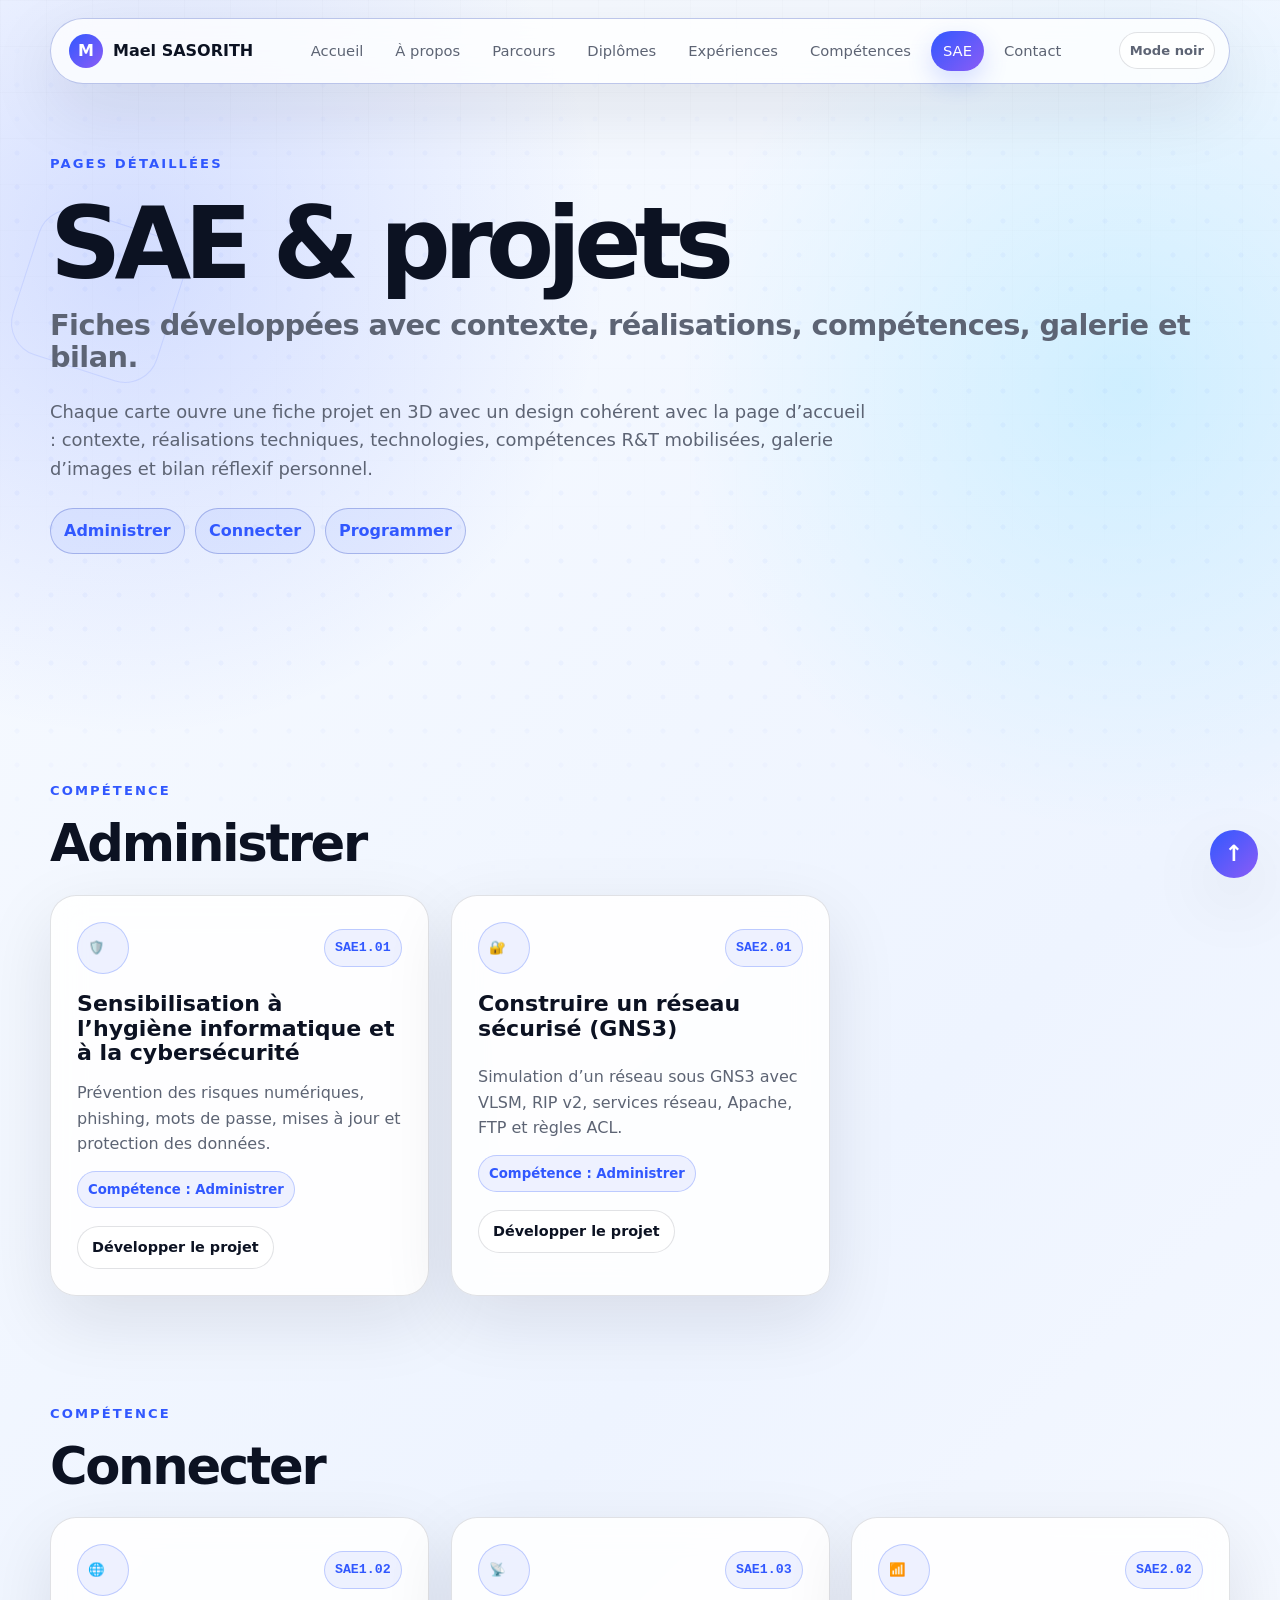
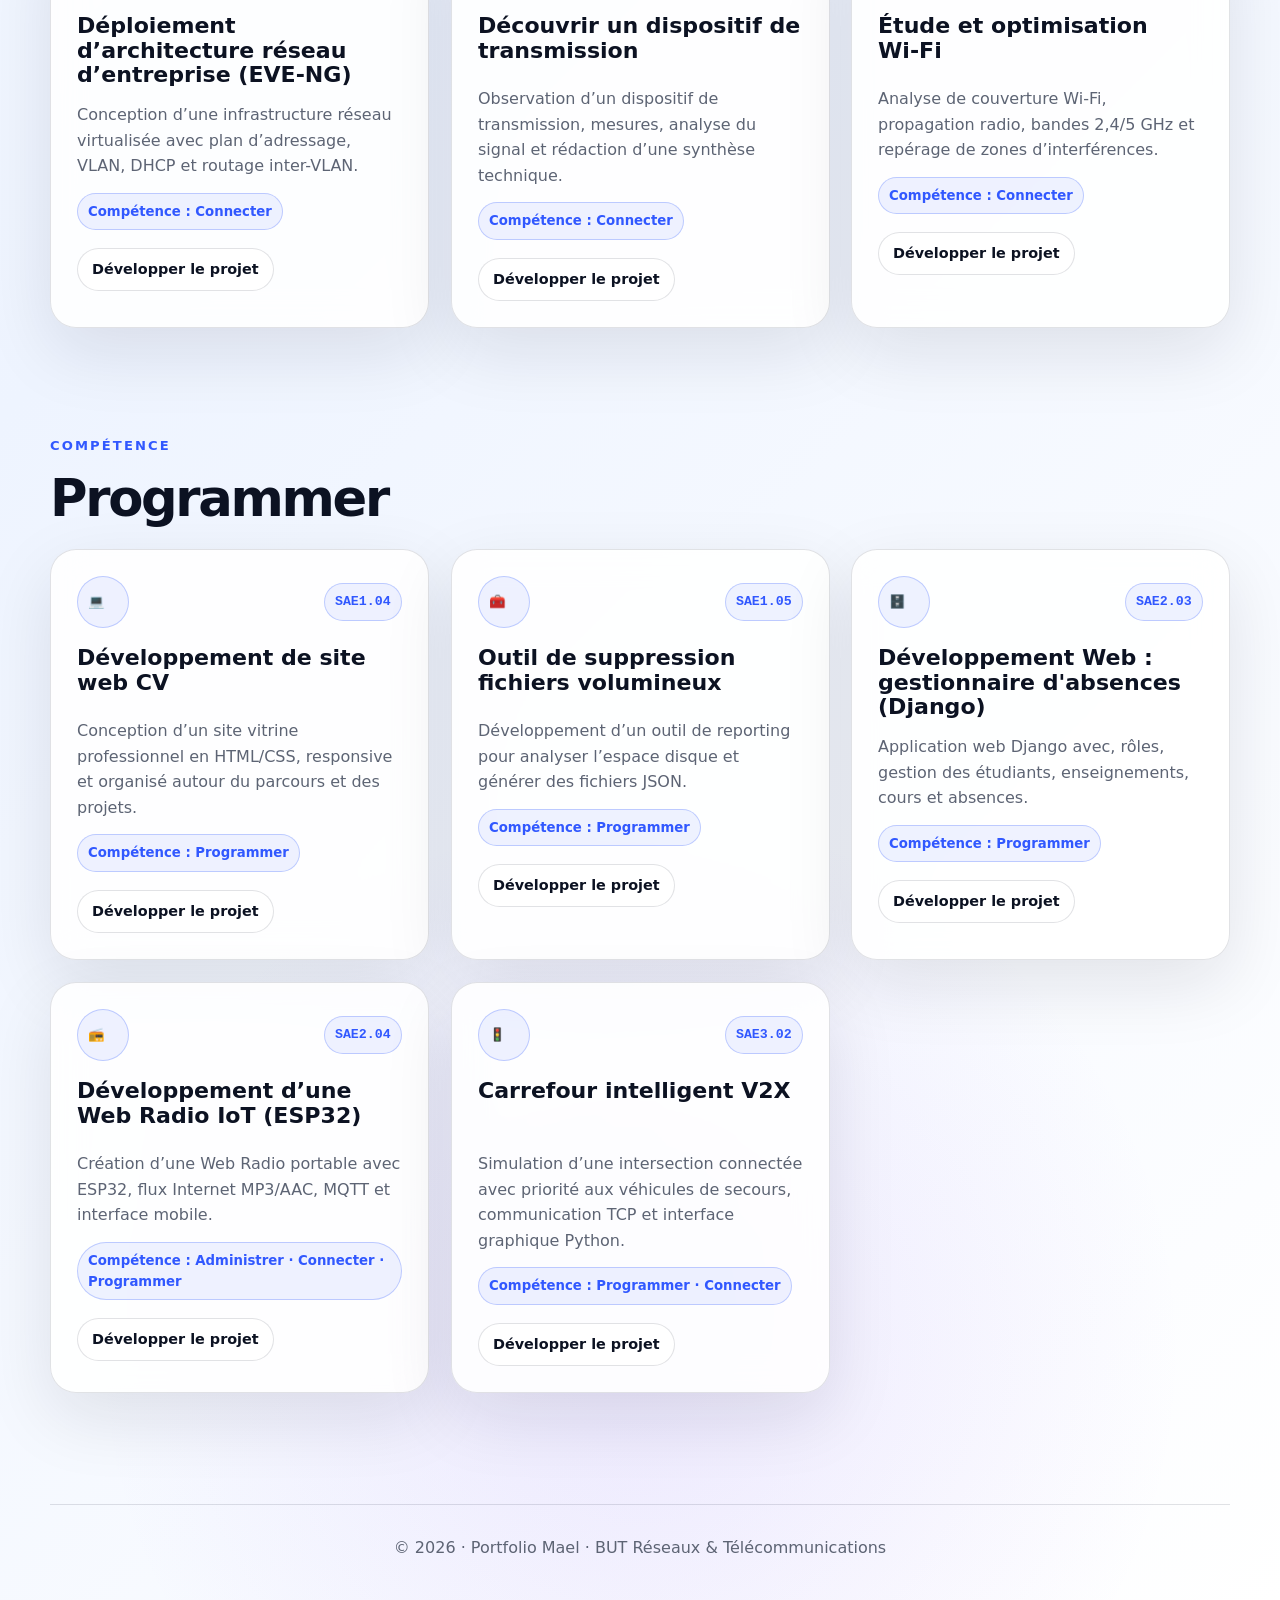
==== commit dfa80877: "Add 'Carrefour intelligent V2X' project details Added a new project 'Carrefour intelligent V2X' with" ====
--- a/projets.html
+++ b/projets.html
@@ -149,6 +149,13 @@
           <span>Compétence : Administrer · Connecter · Programmer</span>
           <a href="#sae204" class="btn btn-small">Développer le projet</a>
         </article>
+        <article class="card project-card project-case-card reveal">
+          <div class="case-card-top"><span class="case-card-icon">🚦</span><span class="case-code">SAE3.02</span></div>
+          <h3>Carrefour intelligent V2X</h3>
+          <p>Simulation d’une intersection connectée avec priorité aux véhicules de secours, communication TCP et interface graphique Python.</p>
+          <span>Compétence : Programmer · Connecter</span>
+          <a href="#sae302" class="btn btn-small">Développer le projet</a>
+        </article>
         </div>
       </section>
     </section>
@@ -606,22 +613,22 @@
 
               <figure class="case-shot">
                 <img src="assets/projets/sae-db.png" alt="Capture de l'application web de gestion des absences" loading="lazy" />
-                <figcaption>Interface ou résultat technique obtenu pendant le développement.</figcaption>
+                <figcaption>Fichier source SQL exporté via la DB.</figcaption>
               </figure>
               
               <figure class="case-shot">
                 <img src="assets/projets/sae-db-table.png" alt="Extrait du rapport de projet SAE2.03" loading="lazy" />
-                <figcaption>Interface ou résultat technique obtenu pendant le développement.</figcaption>
+                <figcaption>Commande montrant les tables crées.</figcaption>
               </figure>
 
               <figure class="case-shot">
                 <img src="assets/projets/sae-db-table2.png" alt="Extrait du rapport de projet SAE2.03" loading="lazy" />
-                <figcaption>Interface ou résultat technique obtenu pendant le développement.</figcaption>
+                <figcaption>Exemple de création de table "étudiants".</figcaption>
               </figure>
               
               <figure class="case-shot">
                 <img src="assets/projets/sae-db-table3.png" alt="Extrait du rapport de projet SAE2.03" loading="lazy" />
-                <figcaption>Interface ou résultat technique obtenu pendant le développement.</figcaption>
+                <figcaption>Création de l'utilisateur admin et mise en place des droits.</figcaption>
               </figure>
 
               <figure class="case-shot">
@@ -708,6 +715,107 @@
         </div>
       </article>
     </aside>
+    <aside id="sae302" class="project-modal case-modal" aria-labelledby="title-sae302">
+      <a href="#liste-projets" class="modal-backdrop" aria-label="Fermer le projet"></a>
+      <article class="modal-panel case-panel">
+        <header class="modal-header case-header">
+          <div class="modal-icon">🚦</div>
+          <div>
+            <h2 id="title-sae302">Carrefour intelligent V2X</h2>
+            <p>Novembre 2026 · Binôme · S3 · SAE3.02</p>
+          </div>
+          <a href="#liste-projets" class="modal-close" aria-label="Fermer">×</a>
+        </header>
+        <div class="modal-body case-body">
+          <section class="modal-section">
+            <h3>🧠 Contexte</h3>
+            <p>Dans le cadre de notre deuxième année de BUT Réseaux et Télécommunications à l’IUT de Colmar, nous avons conçu avec Alexandre Kientz (équipe ProxmoxVE) une simulation de carrefour connecté. Le V2X (Vehicle-to-Everything) permet aux véhicules de communiquer avec leur environnement. Notre objectif était de réduire le temps de passage des véhicules de secours tout en sécurisant la circulation des autres usagers.</p>
+          </section>
+          <section class="modal-section">
+            <h3>🎯 Problématique</h3>
+            <p>Comment organiser la circulation à une intersection pour laisser passer rapidement une ambulance sans bloquer les véhicules déjà engagés ni provoquer de collision ? Notre maquette propose une adaptation temporaire du cycle des feux en fonction de l’urgence.</p>
+          </section>
+          <section class="modal-section">
+            <h3>🛠 Réalisations techniques</h3>
+            <p>Notre application Python repose sur une architecture client-serveur utilisant des sockets TCP sur le port 6000. Le serveur joue le rôle de relais entre les différents programmes.</p>
+            <ul>
+              <li><strong>Serveur :</strong> centralisation de l’état des feux et des positions, contrôle de l’espacement des véhicules et gestion des connexions simultanées avec des threads.</li>
+              <li><strong>Carrefour :</strong> représentation graphique en deux dimensions avec PyQt6 et QGraphicsScene, gestion du cycle des feux et affichage des déplacements.</li>
+              <li><strong>Clients véhicules :</strong> choix d’une trajectoire, consultation des feux et demande d’autorisation de déplacement auprès du serveur.</li>
+              <li><strong>Client prioritaire :</strong> simulation d’une ambulance circulant dans un couloir réservé.</li>
+            </ul>
+            <p>Les échanges s’appuient sur un protocole textuel : GET_FEU permet de consulter la phase des feux, tandis que les messages de position reçoivent une réponse OK ou STOP. Les informations sont relayées à l’interface pour actualiser la scène.</p>
+          </section>
+          <section class="modal-section">
+            <h3>🚑 Fonctionnement en cas d’urgence</h3>
+            <ul>
+              <li><strong>Dégagement :</strong> durant quatre secondes, les feux passent au vert, la génération de nouveaux véhicules s’arrête et la signalisation avertit les usagers afin de permettre l’évacuation de l’intersection.</li>
+              <li><strong>Sécurisation :</strong> les feux passent au rouge et les véhicules se rangent à droite pour libérer un passage.</li>
+              <li><strong>Traversée :</strong> l’ambulance emprunte le couloir dégagé depuis une branche choisie aléatoirement.</li>
+            </ul>
+            <p>Un chronomètre mesure la durée de l’urgence. Les interventions sont enregistrées dans MySQL pour consulter leur nombre, leur durée moyenne et maximale ainsi que leur répartition par direction.</p>
+          </section>
+          <section class="modal-section">
+            <h3>👤 Ma contribution personnelle</h3>
+            <p>Je suis intervenu aussi bien dans l’organisation du projet que dans sa réalisation technique.</p>
+            <ul>
+              <li>Réalisation du QQOQCP (Qui ? Quoi ? Où ? Quand ? Comment ? Pourquoi ?) afin de cadrer le sujet et de préciser les objectifs.</li>
+              <li>Rédaction de l’ensemble des comptes rendus pour garder une trace de notre progression et des décisions prises.</li>
+              <li>Participation à l’écriture du code Python, notamment aux fonctionnalités liées à l’affichage du carrefour.</li>
+              <li>Contribution aux différentes tâches de développement en collaboration avec mon binôme.</li>
+            </ul>
+          </section>
+          <section class="modal-section">
+            <h3>⚙ Technologies</h3>
+            <div class="tags">
+              <span>Python 3.14</span><span>Sockets TCP</span><span>Threading</span><span>PyQt6</span><span>QGraphicsScene</span><span>QTimer</span><span>QtMultimedia</span><span>MySQL</span><span>Git / GitHub</span><span>PyCharm</span>
+            </div>
+          </section>
+          <section class="modal-section">
+            <h3>🎓 Compétences R&amp;T mobilisées</h3>
+            <ul>
+              <li>Développer une application communicante en Python.</li>
+              <li>Mettre en œuvre une architecture client-serveur et un protocole applicatif TCP.</li>
+              <li>Comprendre la gestion des traitements concurrents.</li>
+              <li>Participer à la conception d’une interface graphique.</li>
+              <li>Organiser et documenter un projet technique en équipe.</li>
+              <li>Collaborer sur un dépôt de code partagé.</li>
+            </ul>
+          </section>
+          <section class="modal-section">
+            <h3>🖼 Schéma d’architecture</h3>
+            <figure class="case-shot">
+              <svg xmlns="http://www.w3.org/2000/svg" viewBox="0 0 600 390" role="img" aria-labelledby="v2x-diagram-title v2x-diagram-desc" style="display:block;width:100%;height:auto;color:var(--text);background:var(--bg-soft);border-radius:16px">
+                <title id="v2x-diagram-title">Architecture client-serveur V2X</title>
+                <desc id="v2x-diagram-desc">Les véhicules civils, l’ambulance et le carrefour communiquent dans les deux sens avec le serveur central via TCP sur le port 6000.</desc>
+                <defs><marker id="v2x-arrow" viewBox="0 0 10 10" refX="5" refY="5" markerWidth="6" markerHeight="6" orient="auto-start-reverse"><path d="M0 0 L10 5 L0 10 Z" fill="currentColor"/></marker></defs>
+                <g fill="var(--bg-card)" stroke="var(--primary)" stroke-width="2">
+                  <rect x="24" y="24" width="254" height="76" rx="16"/><rect x="322" y="24" width="254" height="76" rx="16"/>
+                  <rect x="150" y="151" width="300" height="90" rx="16" fill="var(--bg-soft)"/>
+                  <rect x="150" y="293" width="300" height="76" rx="16"/>
+                </g>
+                <g stroke="currentColor" stroke-width="2" fill="none" marker-start="url(#v2x-arrow)" marker-end="url(#v2x-arrow)">
+                  <path d="M151 106 V124 H229 V145"/><path d="M449 106 V124 H371 V145"/><path d="M300 247 V287"/>
+                </g>
+                <g text-anchor="middle" fill="currentColor" font-family="system-ui, sans-serif">
+                  <g font-size="20" font-weight="700"><text x="151" y="55">Véhicules civils</text><text x="449" y="55">Ambulance</text><text x="300" y="183">Serveur central V2X</text><text x="300" y="324">Carrefour connecté</text></g>
+                  <g font-size="16"><text x="151" y="79">Clients autonomes</text><text x="449" y="79">Client prioritaire</text><text x="300" y="207">TCP · Port 6000</text><text x="300" y="226">Coordination des échanges</text><text x="300" y="348">Interface PyQt6 · Feux</text></g>
+                  <g font-size="13"><text x="104" y="128">TCP</text><text x="496" y="128">TCP</text><text x="327" y="270">TCP</text></g>
+                </g>
+              </svg>
+              <figcaption>Architecture simplifiée des échanges réseau de notre application.</figcaption>
+            </figure>
+          </section>
+          <section class="modal-section">
+            <h3>💡 Bilan réflexif personnel</h3>
+            <p>Cette SAÉ m’a permis de découvrir un projet dans lequel la programmation et les réseaux sont directement liés. En participant au développement de l’affichage, j’ai pu mieux comprendre comment les informations échangées entre les programmes se traduisent visuellement dans la simulation. Le QQOQCP et les comptes rendus m’ont également montré l’importance de définir clairement les objectifs et de suivre régulièrement l’avancement du travail. Cette expérience m’a aidé à développer ma polyvalence et à mieux collaborer sur un projet commun.</p>
+          </section>
+          <section class="modal-section case-actions">
+            <a href="https://github.com/juju2303/SAE-3.02" class="case-link" target="_blank" rel="noopener noreferrer">Voir le code source sur GitHub</a>
+          </section>
+        </div>
+      </article>
+    </aside>
   </main>
   <a href="#top" class="back-top" aria-label="Retour en haut">↑</a>
   <footer class="footer">
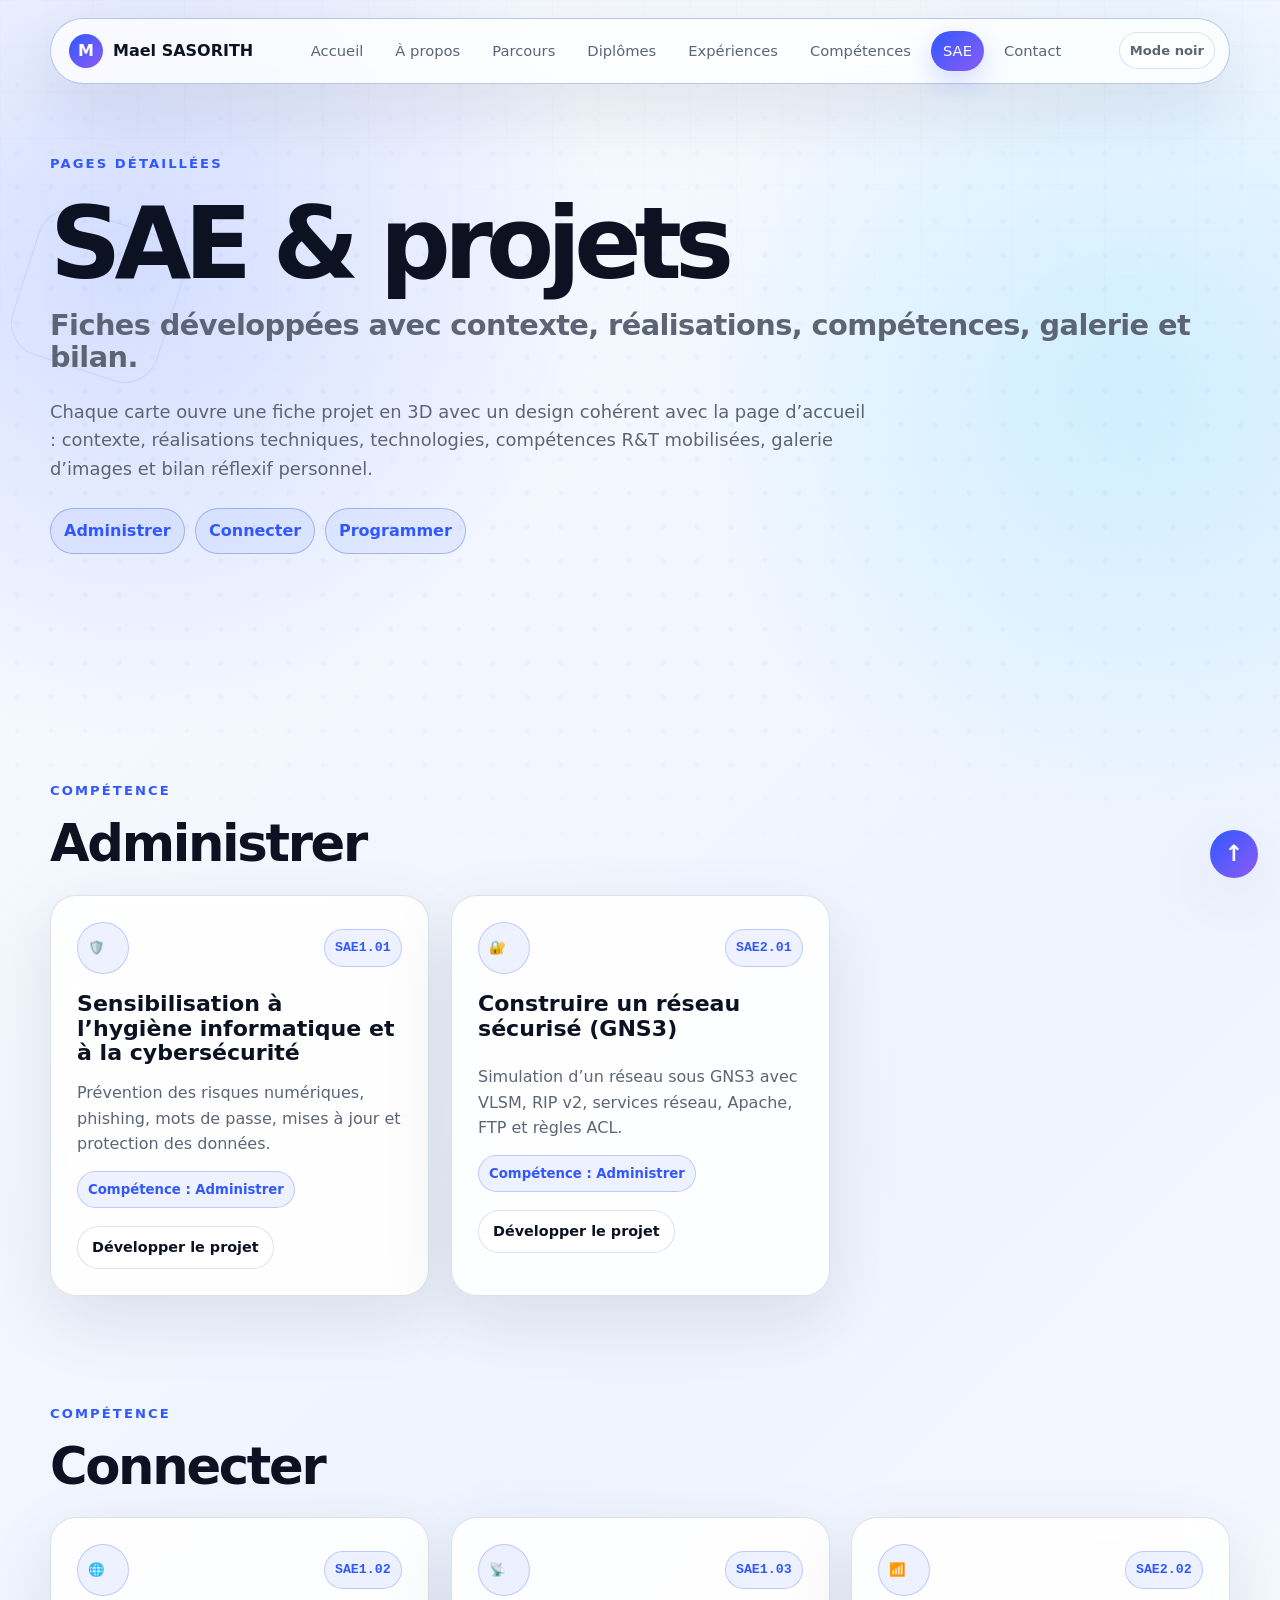
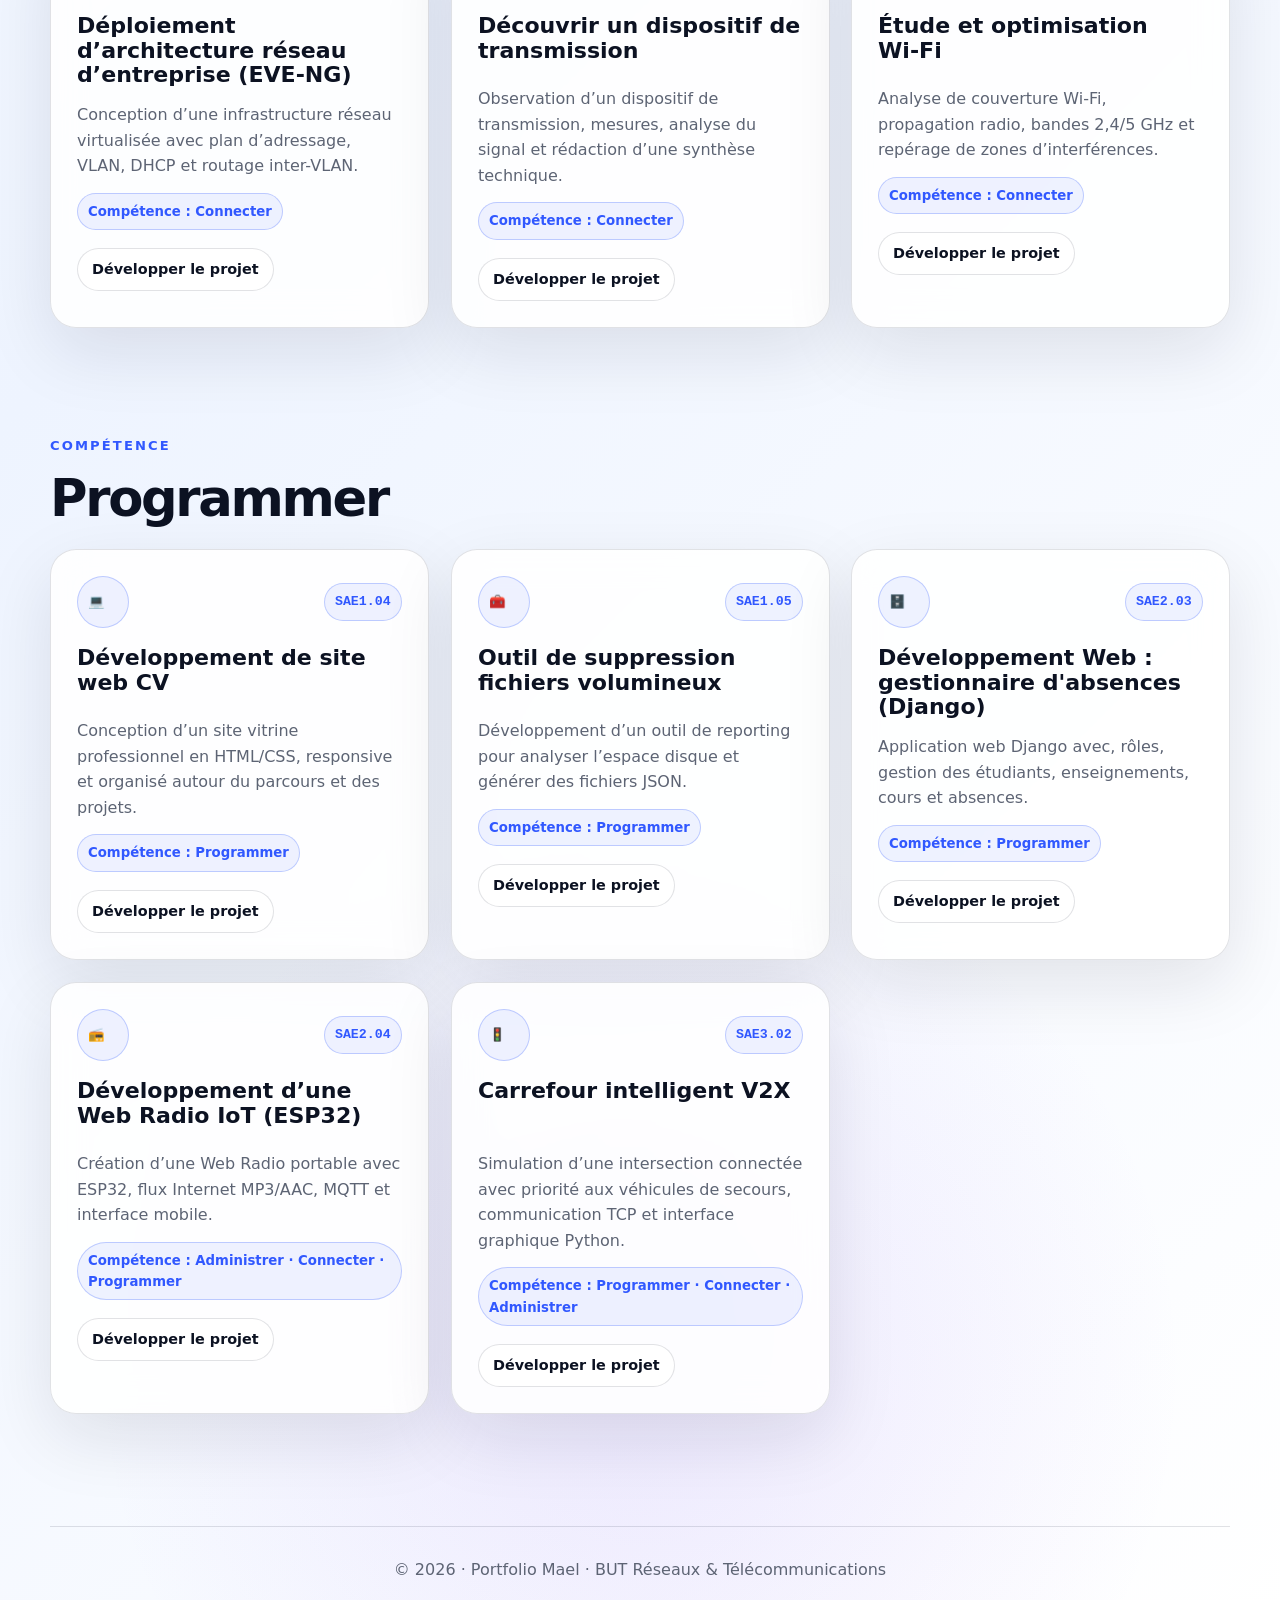
==== commit 5007d623: "Revise project details and deployment specifications Updated project details and technical specifica" ====
--- a/projets.html
+++ b/projets.html
@@ -153,7 +153,7 @@
           <div class="case-card-top"><span class="case-card-icon">🚦</span><span class="case-code">SAE3.02</span></div>
           <h3>Carrefour intelligent V2X</h3>
           <p>Simulation d’une intersection connectée avec priorité aux véhicules de secours, communication TCP et interface graphique Python.</p>
-          <span>Compétence : Programmer · Connecter</span>
+          <span>Compétence : Programmer · Connecter · Administrer</span>
           <a href="#sae302" class="btn btn-small">Développer le projet</a>
         </article>
         </div>
@@ -722,7 +722,7 @@
           <div class="modal-icon">🚦</div>
           <div>
             <h2 id="title-sae302">Carrefour intelligent V2X</h2>
-            <p>Novembre 2026 · Binôme · S3 · SAE3.02</p>
+            <p>Novembre 2026 · Binôme · S3 · SAE3.02 · Projet en cours</p>
           </div>
           <a href="#liste-projets" class="modal-close" aria-label="Fermer">×</a>
         </header>
@@ -737,7 +737,7 @@
           </section>
           <section class="modal-section">
             <h3>🛠 Réalisations techniques</h3>
-            <p>Notre application Python repose sur une architecture client-serveur utilisant des sockets TCP sur le port 6000. Le serveur joue le rôle de relais entre les différents programmes.</p>
+            <p>Notre application Python repose sur une architecture client-serveur utilisant des sockets TCP sur le port 5000. Le serveur joue le rôle de relais entre les différents programmes.</p>
             <ul>
               <li><strong>Serveur :</strong> centralisation de l’état des feux et des positions, contrôle de l’espacement des véhicules et gestion des connexions simultanées avec des threads.</li>
               <li><strong>Carrefour :</strong> représentation graphique en deux dimensions avec PyQt6 et QGraphicsScene, gestion du cycle des feux et affichage des déplacements.</li>
@@ -756,6 +756,35 @@
             <p>Un chronomètre mesure la durée de l’urgence. Les interventions sont enregistrées dans MySQL pour consulter leur nombre, leur durée moyenne et maximale ainsi que leur répartition par direction.</p>
           </section>
           <section class="modal-section">
+            <h3>🖥 Déploiement sur deux machines virtuelles</h3>
+            <p>Pour rendre notre application utilisable sur un autre ordinateur, nous avons séparé le serveur et le client sur deux VM Debian sous VirtualBox. Chaque VM dispose d’un accès NAT pour Internet et d’une interface reliée au réseau interne SAE-Reseau pour les échanges entre les machines.</p>
+            <ul>
+              <li><strong>VM serveur :</strong> 192.168.8.10 — réception des connexions TCP sur le port 5000 et traitement des messages des véhicules.</li>
+              <li><strong>VM client :</strong> 192.168.8.11 — exécution de la simulation, interface PyQt6 et stockage local des données.</li>
+              <li><strong>Validation réseau :</strong> tests ping dans les deux sens, puis vérification des échanges applicatifs.</li>
+            </ul>
+            <figure class="case-shot">
+              <svg xmlns="http://www.w3.org/2000/svg" viewBox="0 0 680 310" role="img" aria-label="Deux VM Debian reliées par le réseau interne SAE-Reseau, TCP 5000" style="display:block;width:100%;height:auto;background:var(--bg-soft);color:var(--text);border-radius:16px">
+                <g fill="var(--bg-card)" stroke="var(--primary)" stroke-width="2"><rect x="20" y="15" width="640" height="280" rx="18"/><rect x="40" y="70" width="260" height="130" rx="12"/><rect x="380" y="70" width="260" height="130" rx="12"/></g>
+                <g stroke="var(--primary)" stroke-width="2" fill="none"><path d="M300 145 H380 M310 139 L300 145 L310 151 M370 139 L380 145 L370 151"/></g>
+                <g fill="currentColor" text-anchor="middle" font-family="system-ui,sans-serif"><text x="340" y="46" font-size="20" font-weight="700">VirtualBox</text><text x="170" y="100" font-size="19" font-weight="700">VM serveur Debian</text><text x="510" y="100" font-size="19" font-weight="700">VM client Debian</text><text x="170" y="126" font-size="17">192.168.8.10</text><text x="510" y="126" font-size="17">192.168.8.11</text><text x="170" y="155" font-size="15">Serveur TCP : 5000</text><text x="510" y="155" font-size="15">PyQt6 · Simulation</text><text x="170" y="180" font-size="14">Gestion des messages</text><text x="510" y="180" font-size="14">Base de données locale</text><text x="340" y="132" font-size="14">TCP</text><text x="340" y="233" font-size="17" font-weight="700">Réseau interne : SAE-Reseau</text><text x="340" y="260" font-size="14">Une interface NAT par VM pour Internet</text></g>
+              </svg>
+              <figcaption>Schéma du déploiement virtualisé réalisé sur deux machines Debian.</figcaption>
+            </figure>
+          </section>
+          <section class="modal-section">
+            <h3>🔧 Installation, dépannage et validation</h3>
+            <p>La mise en service a nécessité la préparation de l’environnement Python, l’installation des dépendances et la résolution de problèmes liés à l’interface graphique sous Debian.</p>
+            <ul>
+              <li>Activation de l’environnement virtuel : <code>source venv/bin/activate</code>.</li>
+              <li>Installation des dépendances : <code>pip install -r requirements.txt</code>.</li>
+              <li>Démarrage du serveur via <code>Server().start()</code>, puis lancement du client avec <code>python src/main.py</code>.</li>
+              <li>Correction d’un import manquant dans <code>src/gui.py</code> : ajout de <code>from network import send_message</code>.</li>
+              <li>Vérification de l’indication « Réseau OK » côté client et de la réception des messages des véhicules classiques et prioritaires côté serveur.</li>
+            </ul>
+            <p>J’ai également travaillé sur la documentation de déploiement (README) afin de rendre les étapes d’installation et de configuration reproductibles sur un autre PC.</p>
+          </section>
+          <section class="modal-section">
             <h3>👤 Ma contribution personnelle</h3>
             <p>Je suis intervenu aussi bien dans l’organisation du projet que dans sa réalisation technique.</p>
             <ul>
@@ -763,12 +792,14 @@
               <li>Rédaction de l’ensemble des comptes rendus pour garder une trace de notre progression et des décisions prises.</li>
               <li>Participation à l’écriture du code Python, notamment aux fonctionnalités liées à l’affichage du carrefour.</li>
               <li>Contribution aux différentes tâches de développement en collaboration avec mon binôme.</li>
+              <li>Participation à la configuration des VM Debian, aux tests réseau et au dépannage de l’affichage PyQt6.</li>
+              <li>Travail sur le README pour expliquer le déploiement de notre application sur un autre ordinateur.</li>
             </ul>
           </section>
           <section class="modal-section">
             <h3>⚙ Technologies</h3>
             <div class="tags">
-              <span>Python 3.14</span><span>Sockets TCP</span><span>Threading</span><span>PyQt6</span><span>QGraphicsScene</span><span>QTimer</span><span>QtMultimedia</span><span>MySQL</span><span>Git / GitHub</span><span>PyCharm</span>
+              <span>Python</span><span>Debian</span><span>VirtualBox</span><span>NAT</span><span>Réseau interne</span><span>venv / pip</span><span>Sockets TCP</span><span>Threading</span><span>PyQt6</span><span>QGraphicsScene</span><span>QTimer</span><span>QtMultimedia</span><span>MySQL</span><span>Git / GitHub</span><span>PyCharm</span>
             </div>
           </section>
           <section class="modal-section">
@@ -780,6 +811,9 @@
               <li>Participer à la conception d’une interface graphique.</li>
               <li>Organiser et documenter un projet technique en équipe.</li>
               <li>Collaborer sur un dépôt de code partagé.</li>
+              <li>Administrer et configurer deux systèmes Linux virtualisés.</li>
+              <li>Mettre en place un réseau IP et vérifier la connectivité entre machines.</li>
+              <li>Diagnostiquer une erreur applicative et documenter une procédure de déploiement.</li>
             </ul>
           </section>
           <section class="modal-section">
@@ -787,7 +821,7 @@
             <figure class="case-shot">
               <svg xmlns="http://www.w3.org/2000/svg" viewBox="0 0 600 390" role="img" aria-labelledby="v2x-diagram-title v2x-diagram-desc" style="display:block;width:100%;height:auto;color:var(--text);background:var(--bg-soft);border-radius:16px">
                 <title id="v2x-diagram-title">Architecture client-serveur V2X</title>
-                <desc id="v2x-diagram-desc">Les véhicules civils, l’ambulance et le carrefour communiquent dans les deux sens avec le serveur central via TCP sur le port 6000.</desc>
+                <desc id="v2x-diagram-desc">Les véhicules civils, l’ambulance et le carrefour communiquent dans les deux sens avec le serveur central via TCP sur le port 5000.</desc>
                 <defs><marker id="v2x-arrow" viewBox="0 0 10 10" refX="5" refY="5" markerWidth="6" markerHeight="6" orient="auto-start-reverse"><path d="M0 0 L10 5 L0 10 Z" fill="currentColor"/></marker></defs>
                 <g fill="var(--bg-card)" stroke="var(--primary)" stroke-width="2">
                   <rect x="24" y="24" width="254" height="76" rx="16"/><rect x="322" y="24" width="254" height="76" rx="16"/>
@@ -799,7 +833,7 @@
                 </g>
                 <g text-anchor="middle" fill="currentColor" font-family="system-ui, sans-serif">
                   <g font-size="20" font-weight="700"><text x="151" y="55">Véhicules civils</text><text x="449" y="55">Ambulance</text><text x="300" y="183">Serveur central V2X</text><text x="300" y="324">Carrefour connecté</text></g>
-                  <g font-size="16"><text x="151" y="79">Clients autonomes</text><text x="449" y="79">Client prioritaire</text><text x="300" y="207">TCP · Port 6000</text><text x="300" y="226">Coordination des échanges</text><text x="300" y="348">Interface PyQt6 · Feux</text></g>
+                  <g font-size="16"><text x="151" y="79">Clients autonomes</text><text x="449" y="79">Client prioritaire</text><text x="300" y="207">TCP · Port 5000</text><text x="300" y="226">Coordination des échanges</text><text x="300" y="348">Interface PyQt6 · Feux</text></g>
                   <g font-size="13"><text x="104" y="128">TCP</text><text x="496" y="128">TCP</text><text x="327" y="270">TCP</text></g>
                 </g>
               </svg>
@@ -808,7 +842,7 @@
           </section>
           <section class="modal-section">
             <h3>💡 Bilan réflexif personnel</h3>
-            <p>Cette SAÉ m’a permis de découvrir un projet dans lequel la programmation et les réseaux sont directement liés. En participant au développement de l’affichage, j’ai pu mieux comprendre comment les informations échangées entre les programmes se traduisent visuellement dans la simulation. Le QQOQCP et les comptes rendus m’ont également montré l’importance de définir clairement les objectifs et de suivre régulièrement l’avancement du travail. Cette expérience m’a aidé à développer ma polyvalence et à mieux collaborer sur un projet commun.</p>
+            <p>Cette SAÉ m’a permis de découvrir un projet dans lequel la programmation et les réseaux sont directement liés. En participant au développement de l’affichage, j’ai pu mieux comprendre comment les informations échangées entre les programmes se traduisent visuellement dans la simulation. Le QQOQCP et les comptes rendus m’ont également montré l’importance de définir clairement les objectifs et de suivre régulièrement l’avancement du travail. Le déploiement sur deux VM m’a également confronté à des problèmes concrets : configuration réseau, dépendances Python et affichage graphique sous Linux. J’ai appris à vérifier progressivement la connectivité, puis le fonctionnement de l’application, plutôt que de modifier plusieurs paramètres à la fois. La rédaction du README est l’occasion de rendre notre installation reproductible. Ce projet étant encore en cours, je souhaite continuer à améliorer les tests et la documentation.</p>
           </section>
           <section class="modal-section case-actions">
             <a href="https://github.com/juju2303/SAE-3.02" class="case-link" target="_blank" rel="noopener noreferrer">Voir le code source sur GitHub</a>
